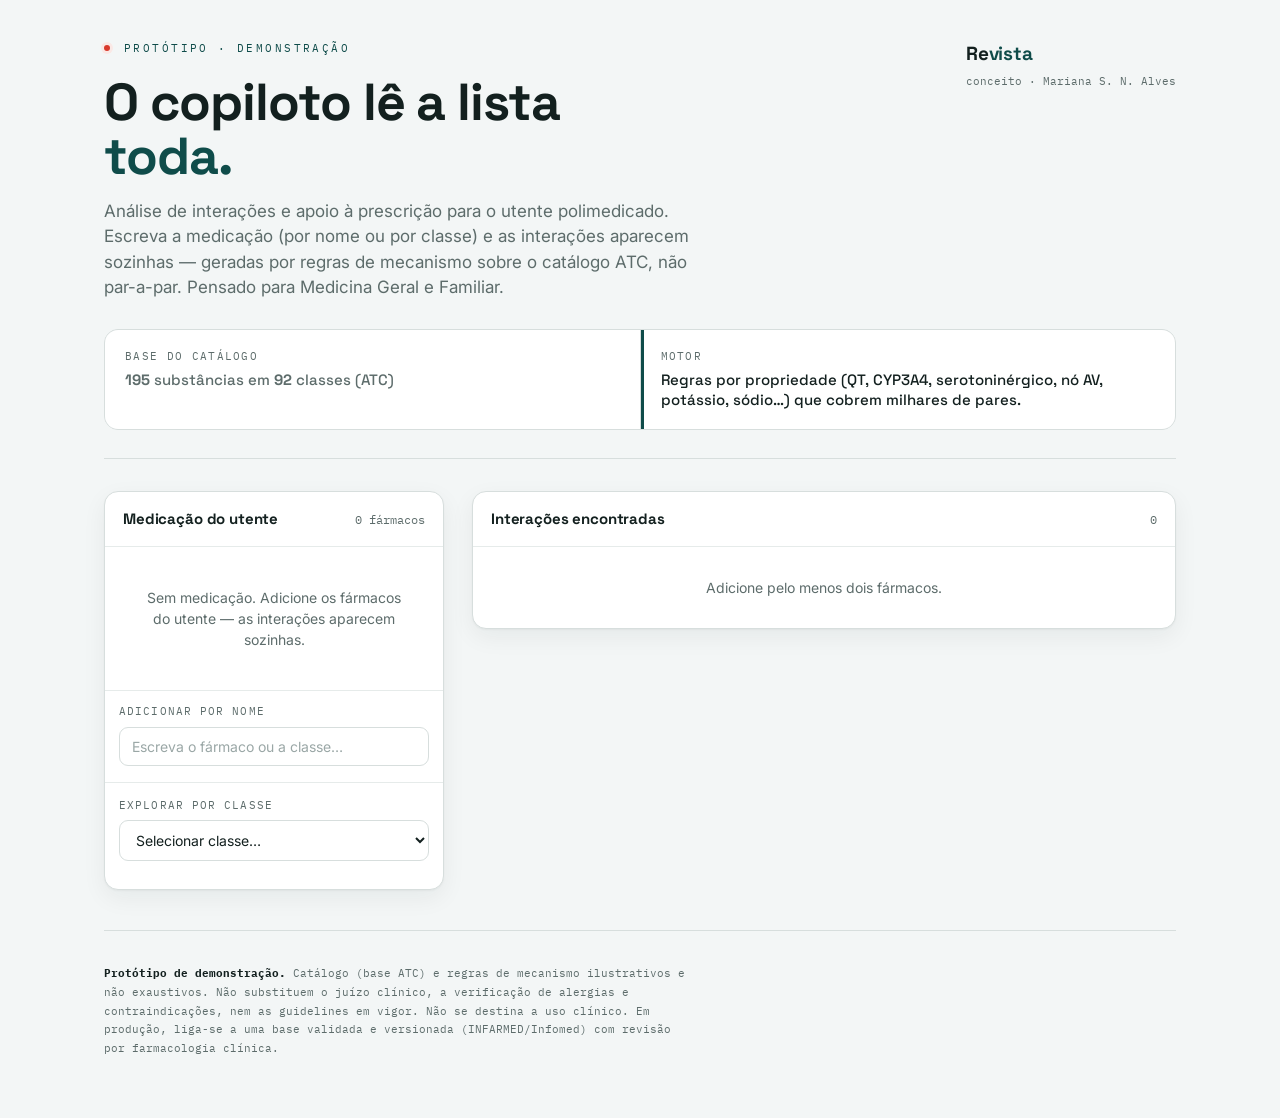
==== index.html @ 675a721a "Acessibilidade, pagina vazia ao abrir, selo TFG de ajuste renal" ====
<!DOCTYPE html>
<html lang="pt">
<head>
<meta charset="UTF-8">
<meta name="viewport" content="width=device-width, initial-scale=1.0">
<title>Revista — análise de interações em polimedicação</title>
<meta name="description" content="Protótipo de análise de interações medicamentosas e apoio à prescrição para o utente polimedicado. Motor por mecanismo sobre o catálogo ATC. Pensado para Medicina Geral e Familiar.">
<link rel="preconnect" href="https://fonts.googleapis.com">
<link rel="preconnect" href="https://fonts.gstatic.com" crossorigin>
<link href="https://fonts.googleapis.com/css2?family=Space+Grotesk:wght@400;500;700&family=Inter:wght@400;500;600&family=IBM+Plex+Mono:wght@400;500&display=swap" rel="stylesheet">
<link rel="stylesheet" href="css/styles.css">
<style>
  .clsline{font-family:"IBM Plex Mono",monospace;font-size:10px;color:var(--muted);text-transform:uppercase;letter-spacing:.06em}
  .browserow{padding:14px 14px 16px;border-top:1px solid var(--line-soft)}
  .browserow label{font-family:"IBM Plex Mono",monospace;font-size:11px;letter-spacing:.1em;text-transform:uppercase;color:var(--muted);display:block;margin-bottom:7px}
  .clsmembers{margin-top:12px;display:flex;flex-direction:column;gap:6px;max-height:280px;overflow-y:auto}
  .clsmember{display:flex;align-items:center;gap:10px;padding:7px 9px;border:1px solid var(--line-soft);border-radius:9px}
  .clsmember .t{flex:1;font-size:14px;font-weight:500}
  .clsmember .add{border:0;background:var(--petrol-soft);color:var(--petrol);font-weight:600;
    border-radius:7px;padding:5px 11px;cursor:pointer;font-family:"Inter",sans-serif;font-size:13px}
  .clsmember .add:hover{background:var(--petrol);color:#fff}
  .clsmember .add[disabled]{opacity:.45;cursor:default;background:var(--paper)}
  .med .name{display:inline-flex;align-items:center}
  /* dois avisos distintos pela FORMA (não só pela cor): triângulo = uso agudo; selo TFG = ajuste renal */
  .warn{position:relative;display:inline-flex;vertical-align:middle;margin-left:8px;cursor:help;color:#B45309}
  .warn svg{width:15px;height:15px;display:block}
  .renal{position:relative;display:inline-flex;align-items:center;vertical-align:middle;margin-left:8px;cursor:help;
    font-family:"IBM Plex Mono",monospace;font-size:9px;font-weight:600;letter-spacing:.06em;text-transform:none;
    color:var(--petrol);background:var(--petrol-soft);border:1px solid #cfe0dd;border-radius:5px;padding:1px 5px}
  .warn .tip,.renal .tip{position:absolute;top:calc(100% + 9px);left:-4px;z-index:30;width:270px;
    background:#1F2937;color:#fff;font-family:"Inter",sans-serif;font-size:12px;line-height:1.45;
    font-weight:400;text-transform:none;letter-spacing:normal;padding:9px 11px;border-radius:9px;
    box-shadow:0 8px 24px rgba(0,0,0,.22);opacity:0;visibility:hidden;transition:opacity .12s ease;pointer-events:none}
  .warn .tip::after,.renal .tip::after{content:"";position:absolute;bottom:100%;left:12px;border:6px solid transparent;border-bottom-color:#1F2937}
  .warn:hover .tip,.renal:hover .tip{opacity:1;visibility:visible}
</style>
</head>
<body>
<div class="wrap">

  <header>
    <div class="brandrow">
      <div>
        <div class="eyebrow"><span class="dot"></span> Protótipo · demonstração</div>
        <h1>O copiloto lê a lista <span class="accent">toda.</span></h1>
        <p class="lede">Análise de interações e apoio à prescrição para o utente polimedicado. Escreva a medicação (por nome ou por classe) e as interações aparecem sozinhas — geradas por regras de mecanismo sobre o catálogo ATC, não par-a-par. Pensado para Medicina Geral e Familiar.</p>
      </div>
      <div>
        <div class="wordmark">Re<span>vista</span></div>
        <div class="byline">conceito · Mariana S. N. Alves</div>
      </div>
    </div>
    <div class="strip">
      <div class="them">
        <div class="k">Base do catálogo</div>
        <div class="v"><b id="nSubs">…</b> substâncias em <b id="nCls">…</b> classes (ATC)</div>
      </div>
      <div class="us">
        <div class="k">Motor</div>
        <div class="v">Regras por propriedade (QT, CYP3A4, serotoninérgico, nó AV, potássio, sódio…) que cobrem milhares de pares.</div>
      </div>
    </div>
  </header>

  <div class="grid">

    <!-- LEFT -->
    <div class="panel">
      <div class="panel-h"><h2>Medicação do utente</h2><span class="count" id="medCount">0</span></div>
      <div class="meds" id="medList"></div>
      <div class="addrow">
        <label for="acInput">Adicionar por nome</label>
        <input class="ac-input" id="acInput" type="text" autocomplete="off" placeholder="Escreva o fármaco ou a classe…" aria-expanded="false" role="combobox" aria-controls="acList">
        <div class="ac-list" id="acList" role="listbox"></div>
      </div>
      <div class="browserow">
        <label for="clsSel">Explorar por classe</label>
        <select class="qsel" id="clsSel" style="width:100%"></select>
        <div class="clsmembers" id="clsMembers"></div>
      </div>
    </div>

    <!-- RIGHT -->
    <div class="rightcol">
      <div class="panel">
        <div class="panel-h"><h2>Interações encontradas</h2><span class="count" id="findCount">·</span></div>
        <div class="findings" id="findings"></div>
      </div>
    </div>

  </div>

  <footer>
    <p class="disc"><b>Protótipo de demonstração.</b> Catálogo (base ATC) e regras de mecanismo ilustrativos e não exaustivos. Não substituem o juízo clínico, a verificação de alergias e contraindicações, nem as guidelines em vigor. Não se destina a uso clínico. Em produção, liga-se a uma base validada e versionada (INFARMED/Infomed) com revisão por farmacologia clínica.</p>
  </footer>

</div>

<script src="js/catalog.js"></script>
<script src="js/engine.js"></script>
<script>
/* ===== índice de substâncias ===== */
const $ = s => document.querySelector(s);
const INDEX = [];               // {a, d, p, cls, grupo}
CATALOG.forEach(c => c.s.forEach(s => INDEX.push({a:s.a, d:s.d, p:s.p, cls:c.n, grupo:c.g, grupoNome:c.gn, atcCls:c.c})));
$("#nSubs").textContent = INDEX.length;
$("#nCls").textContent = CATALOG.length;

/* a página abre vazia — é o médico que preenche a medicação */
let patient = [];

/* fármacos tipicamente de uso agudo/pontual — não habituais como medicação crónica.
   Sinalizados para revisão (indicação/duração; AINE = potencialmente inapropriado
   no idoso/polimedicado, critérios STOPP). Prefixos de classe ATC. */
const ACUTO_PREFIX = ["M01A", "J01", "J02", "N02CC", "P01AB", "M04AC"];
const isAcuto = s => ACUTO_PREFIX.some(p => (s.atcCls||"").startsWith(p));
const WARN_SVG = `<span class="warn" aria-label="Rever: uso tipicamente agudo"><svg viewBox="0 0 24 24" fill="none" stroke="currentColor" stroke-width="2" stroke-linecap="round" stroke-linejoin="round"><path d="M10.29 3.86 1.82 18a2 2 0 0 0 1.71 3h16.94a2 2 0 0 0 1.71-3L13.71 3.86a2 2 0 0 0-3.42 0z"/><line x1="12" y1="9" x2="12" y2="13"/><line x1="12" y1="17" x2="12.01" y2="17"/></svg><span class="tip">Fármaco tipicamente de uso agudo/pontual — não habitual como medicação crónica. Rever indicação e duração.</span></span>`;

/* ===== ajuste à função renal (TFG, mL/min/1,73m²) =====
   Selo "TFG" — distinto do triângulo pela FORMA, não só pela cor.
   Conteúdo clínico ilustrativo; a validar por farmacologia clínica. */
const RENAL = {
  // Metabolismo
  A10BA02:"Reduzir se TFG 30–45 (máx. 1000 mg/dia); contraindicada se TFG < 30. Suspender em doença aguda ou desidratação.",
  A10BB09:"Precaução se TFG < 30 — hipoglicemia prolongada; usar a dose mínima eficaz.",
  A10BB12:"Evitar se TFG < 30 — risco de hipoglicemia prolongada.",
  A10BB01:"Evitar na doença renal crónica — metabolitos ativos, hipoglicemia grave e prolongada.",
  A10BH01:"Reduzir: 50 mg se TFG 30–45; 25 mg se TFG < 30.",
  A10BH02:"Reduzir para 50 mg/dia se TFG < 50.",
  A10BH03:"Reduzir para 2,5 mg/dia se TFG < 45.",
  A10BK01:"Eficácia glicémica reduzida com TFG baixa; verificar limiar de iniciação. Suspender em doença aguda (cetoacidose euglicémica).",
  A10BK03:"Eficácia glicémica reduzida com TFG baixa; verificar limiar de iniciação. Suspender em doença aguda (cetoacidose euglicémica).",
  A10BK02:"Eficácia glicémica reduzida com TFG baixa; verificar limiar de iniciação. Suspender em doença aguda (cetoacidose euglicémica).",
  A10AE04:"As necessidades de insulina descem com a TFG — reduzir a dose e vigiar hipoglicemia.",
  A10AB05:"As necessidades de insulina descem com a TFG — reduzir a dose e vigiar hipoglicemia.",
  A10AB01:"As necessidades de insulina descem com a TFG — reduzir a dose e vigiar hipoglicemia.",
  A02BA03:"Reduzir a dose (~50 %) se TFG < 50.",
  A02BA02:"Reduzir a dose se TFG < 50.",
  A03FA01:"Reduzir a dose se TFG < 60 — risco de efeitos extrapiramidais.",
  // Anticoagulantes e antiagregantes
  B01AF02:"Reduzir para 2,5 mg 2×/dia se ≥ 2 de: idade ≥ 80, peso ≤ 60 kg, creatinina ≥ 1,5 mg/dL. Evitar se TFG < 15.",
  B01AF01:"15 mg/dia se TFG 15–49 (FA). Evitar se TFG < 15.",
  B01AF03:"30 mg/dia se TFG 15–50. Evitar se TFG < 15.",
  B01AE07:"Excreção renal ~80 % — reduzir se TFG 30–50; contraindicado se TFG < 30.",
  B01AB05:"Reduzir a dose se TFG < 30 — acumulação e risco hemorrágico.",
  B01AB04:"Vigiar (anti-Xa) se TFG < 30.",
  // Cardiovascular
  C01AA05:"Eliminação renal — reduzir a dose e vigiar digoxinemia; risco de toxicidade.",
  C07AB03:"Excreção renal — reduzir a dose se TFG < 35.",
  C03DA01:"Risco de hipercaliemia — evitar se TFG < 30; vigiar K⁺ apertadamente.",
  C03DA04:"Risco de hipercaliemia — evitar se TFG < 30; vigiar K⁺.",
  C10AA07:"Máx. 20 mg/dia se TFG < 60; iniciar 5 mg e evitar doses altas se TFG < 30.",
  // Gota e imunossupressores
  M04AA01:"Reduzir a dose conforme a TFG (iniciar 50–100 mg/dia); titular pela uricemia.",
  M04AA03:"Precaução se TFG < 30 — dados limitados.",
  M04AC01:"Reduzir a dose; evitar se TFG < 30 — risco de toxicidade grave.",
  L01BA01:"Contraindicado se TFG < 30; reduzir dose e vigiar toxicidade medular.",
  L04AX01:"Reduzir a dose na insuficiência renal.",
  L01BB02:"Reduzir a dose na insuficiência renal.",
  // Neuro
  N03AX12:"Ajuste marcado à TFG — risco de sedação e mioclonias se não reduzida.",
  N03AX16:"Ajustar a dose à TFG.",
  N03AX14:"Ajustar a dose à TFG.",
  N03AX11:"Ajustar a dose se TFG < 70.",
  N05AN01:"Excreção renal — vigiar litemia e função renal; evitar na DRC avançada.",
  N02AA01:"Metabolitos ativos acumulam-se — reduzir dose/aumentar intervalo; preferir alternativa se TFG < 30.",
  N02AA05:"Reduzir a dose se TFG < 60.",
  N02AX02:"Aumentar o intervalo se TFG < 30 (máx. 200 mg/dia).",
  N06AX21:"Evitar se TFG < 30.",
  // Anti-infecciosos
  J01XE01:"Contraindicada se TFG < 45 — ineficaz na urina e risco de neuropatia.",
  J01MA02:"Reduzir a dose se TFG < 30.",
  J01MA12:"Ajustar a dose se TFG < 50.",
  J01EE01:"Reduzir se TFG 15–30; evitar se TFG < 15. Risco de hipercaliemia.",
  J01CA04:"Ajustar a dose se TFG < 30.",
  J01CR02:"Ajustar a dose se TFG < 30.",
  J01DC02:"Ajustar a dose se TFG < 30.",
  J01FA09:"Reduzir a dose (~50 %) se TFG < 30.",
  J02AC01:"Reduzir a dose (~50 %) se TFG < 50.",
  J05AB01:"Ajustar dose/intervalo à TFG — risco de neurotoxicidade e nefrotoxicidade.",
  J05AB11:"Ajustar dose/intervalo à TFG — risco de neurotoxicidade.",
  // Osso e alergia
  M05BA04:"Contraindicado se TFG < 35.",
  M05BA08:"Contraindicado se TFG < 35.",
  R06AE07:"Reduzir a dose se TFG < 50.",
  R06AE09:"Reduzir a dose se TFG < 50.",
};
const renalBadge = s => RENAL[s.a]
  ? `<span class="renal" aria-label="Ajuste à função renal">TFG<span class="tip"><b>Ajuste à função renal.</b> ${RENAL[s.a]}</span></span>`
  : "";

/* ===== etiquetas de classe para leitura rápida (singular, fundidas) ===== */
/* nome do grupo ATC (override do que vem do catálogo) */
const GRUPO_LBL = { A: "Tubo gastrointestinal e metabolismo" };
const grupoNome = g => GRUPO_LBL[g] || GRUPOS[g];

/* etiqueta por código de classe ATC */
const CLS_LABEL = {
  A02BA:"Antagonista H2", A02BC:"IBP", A03FA:"Procinético", A06AD:"Laxante osmótico",
  A07EC:"Aminossalicilato", A10A:"Insulina", A10BA:"Biguanida", A10BB:"Sulfonilureia",
  A10BH:"Gliptina", A10BJ:"Agonista GLP-1", A10BK:"Gliflozina", A11CC:"Vitamina D",
  B01AA:"Antagonista da vitamina K", B01AB:"Heparina BPM", B01AC:"Antiagregante",
  B01AE:"Inibidor direto da trombina", B01AF:"Inibidor do fator Xa", B03A:"Ferro",
  B03B:"Vitamina B12/ácido fólico",
  C01AA:"Digitálico", C01BC:"Antiarrítmico classe Ic", C01BD:"Antiarrítmico classe III",
  C01DA:"Nitrato", C03AA:"Tiazida", C03CA:"Diurético de ansa",
  C03DA:"Diurético poupador de potássio", C07AA:"Beta-bloqueante não seletivo",
  C07AB:"Beta-bloqueante cardiosseletivo", C07AG:"Beta-bloqueante com bloqueio alfa",
  C08CA:"BCC di-hidropiridínico", C08DA:"BCC não di-hidropiridínico", C09AA:"IECA",
  C09CA:"ARA", C10AA:"Estatina", C10AB:"Fibrato", C10AX:"Outro modificador lipídico",
  G04BE:"Inibidor da PDE5", G04CA:"Alfa-bloqueante", G04CB:"Inibidor da 5-alfa-redutase",
  H02AB:"Corticosteroide sistémico", H03AA:"Hormona tiroideia", H03BB:"Antitiroideu",
  J01AA:"Tetraciclina", J01CA:"Penicilina de largo espectro", J01CF:"Penicilina antiestafilocócica",
  J01CR:"Penicilina + inibidor β-lactamase", J01DC:"Cefalosporina 2.ª geração",
  J01DD:"Cefalosporina 3.ª geração", J01EE:"Cotrimoxazol", J01FA:"Macrólido",
  J01FF:"Lincosamida", J01MA:"Fluoroquinolona", J01XE:"Nitrofurantoína",
  J02AC:"Antifúngico azólico", J05AB:"Antiviral (herpes)",
  L01BA:"Metotrexato", L04AX:"Tiopurina",
  M01AB:"AINE", M01AC:"AINE", M01AE:"AINE", M01AH:"AINE iCOX-2",
  M04AA:"Inibidor da xantina-oxidase", M04AC:"Colchicina", M05BA:"Bifosfonato",
  N02AA:"Opioide", N02AB:"Opioide", N02AX:"Opioide", N02BE:"Paracetamol", N02CC:"Triptano",
  N03AF:"Carbamazepina", N03AG:"Valproato", N03AX:"Outro antiepilético", N04BA:"Levodopa",
  N05AD:"Antipsicótico", N05AH:"Antipsicótico", N05AX:"Antipsicótico", N05AN:"Lítio",
  N05BA:"Benzodiazepina", N05BB:"Anti-histamínico sedativo", N05CF:"Hipnótico Z",
  N06AA:"Tricíclico", N06AB:"ISRS", N06AX:"Outro antidepressivo", N06DA:"Anticolinesterásico",
  P01AB:"Metronidazol",
  R03AC:"Broncodilatador β2", R03BA:"Corticosteroide inalado", R03BB:"Anticolinérgico inalado",
  R03DC:"Antileucotrieno", R06AA:"Anti-histamínico 1.ª geração",
  R06AE:"Anti-histamínico 2.ª geração", R06AX:"Anti-histamínico 2.ª geração",
};
/* override por substância (ATC5) — separar IRSN do saco "outros antidepressivos" */
const SUB_LABEL = { N06AX16:"IRSN", N06AX21:"IRSN" };  // venlafaxina, duloxetina
const dispClass = s => SUB_LABEL[s.a] || CLS_LABEL[s.atcCls] || (s.cls||"").replace(/\s*\(.*?\)\s*/g,"").trim();

const inList = a => patient.some(s => s.a === a);
function addByAtc(a){ const s=INDEX.find(x=>x.a===a); if(s && !inList(a)){ patient.push(s); render(); } }
function removeByAtc(a){ patient = patient.filter(s => s.a !== a); render(); }

/* ===== render ===== */
function render(){
  // lista
  const ml = $("#medList"); ml.innerHTML = "";
  if(patient.length === 0){
    ml.innerHTML = `<div class="empty">Sem medicação. Adicione os fármacos do utente — as interações aparecem sozinhas.</div>`;
  } else patient.forEach(s => {
    const row = document.createElement("div"); row.className = "med";
    row.innerHTML = `<span class="body"><span class="name">${s.d}${isAcuto(s)?WARN_SVG:""}${renalBadge(s)}</span>
      <span class="clsline">${dispClass(s)}</span></span>
      <button class="rm" title="Remover" data-a="${s.a}">×</button>`;
    ml.appendChild(row);
  });
  $("#medCount").textContent = patient.length + (patient.length===1?" fármaco":" fármacos");

  // interações
  const findings = analyze(patient.map(s => ({d:s.d, p:s.p})));
  const fbox = $("#findings");
  if(patient.length < 2) fbox.innerHTML = `<div class="empty">Adicione pelo menos dois fármacos.</div>`;
  else if(findings.length === 0) fbox.innerHTML = `<div class="empty">Nenhuma interação conhecida nesta lista.</div>`;
  else {
    fbox.innerHTML = "";
    findings.forEach(f => {
      const label = {major:"Maior",moderate:"Moderada",minor:"Menor"}[f.sev];
      // severidade codificada 3× (texto + pontos + padrão da barra), nunca só pela cor
      const dots  = {major:"●●●",moderate:"●●",minor:"●"}[f.sev];
      const card = document.createElement("div"); card.className = "fcard";
      const pairHtml = f.b ? `${f.a}<em>+</em>${f.b}` : `${f.a}`;
      card.innerHTML = `<div class="sevbar ${f.sev}"></div><div class="fbody">
        <div class="ftop"><span class="pair">${pairHtml}</span><span class="sevtag ${f.sev}"><span class="sevdots" aria-hidden="true">${dots}</span>${label}</span></div>
        <p class="mech">${f.mech}</p><p class="action"><b>Conduta:</b> ${f.act}</p></div>`;
      fbox.appendChild(card);
    });
  }
  const maj = findings.filter(f=>f.sev==="major").length;
  $("#findCount").textContent = findings.length===0 ? "0"
    : `${findings.length} ${findings.length===1?"interação":"interações"}${maj?` · ${maj} maior${maj>1?"es":""}`:""}`;

  renderClassMembers();
  bind();
}

/* ===== autocomplete por nome/classe ===== */
const acInput=$("#acInput"), acList=$("#acList");
let acMatches=[], acActive=-1;
function acQuery(){
  const q = acInput.value.trim().toLowerCase();
  acMatches = INDEX.filter(x => !inList(x.a))
    .filter(x => q==="" ? false : (x.d.toLowerCase().includes(q) || x.cls.toLowerCase().includes(q) || dispClass(x).toLowerCase().includes(q)))
    .sort((a,b)=>a.d.localeCompare(b.d,"pt")).slice(0,10);
  acActive=-1; drawAc(q);
}
function drawAc(q){
  if(document.activeElement!==acInput || acMatches.length===0){ acList.classList.remove("show"); return; }
  acList.innerHTML = acMatches.map((x,i)=>{
    let nm=x.d; const idx=nm.toLowerCase().indexOf(q);
    if(q && idx>=0) nm = nm.slice(0,idx)+"<b>"+nm.slice(idx,idx+q.length)+"</b>"+nm.slice(idx+q.length);
    return `<div class="ac-item${i===acActive?" active":""}" role="option" data-a="${x.a}">
      <span class="t">${nm}<small>${dispClass(x)}</small></span></div>`;
  }).join("");
  acList.classList.add("show"); acInput.setAttribute("aria-expanded","true");
  acList.querySelectorAll(".ac-item").forEach(el=>el.onmousedown=e=>{e.preventDefault();addByAtc(el.dataset.a);acInput.value="";acMatches=[];acList.classList.remove("show");acInput.focus();});
}
acInput.addEventListener("input", acQuery);
acInput.addEventListener("focus", acQuery);
acInput.addEventListener("blur", ()=>setTimeout(()=>acList.classList.remove("show"),120));
acInput.addEventListener("keydown", e=>{
  if(!acList.classList.contains("show")) return;
  if(e.key==="ArrowDown"){e.preventDefault();acActive=Math.min(acActive+1,acMatches.length-1);drawAc(acInput.value.trim().toLowerCase());}
  else if(e.key==="ArrowUp"){e.preventDefault();acActive=Math.max(acActive-1,0);drawAc(acInput.value.trim().toLowerCase());}
  else if(e.key==="Enter"){e.preventDefault();if(acActive>=0){addByAtc(acMatches[acActive].a);acInput.value="";acMatches=[];acList.classList.remove("show");}}
  else if(e.key==="Escape"){acList.classList.remove("show");}
});

/* ===== explorar por classe (agrupado pela etiqueta de leitura) ===== */
const clsSel = $("#clsSel");
/* etiqueta -> { g: grupo, subs: [substâncias] } */
const DISPLAY_CLASSES = {};
INDEX.forEach(s => {
  const lbl = dispClass(s);
  (DISPLAY_CLASSES[lbl] = DISPLAY_CLASSES[lbl] || { g:s.grupo, subs:[] }).subs.push(s);
});
(function fillClasses(){
  const byGroup = {};
  Object.keys(DISPLAY_CLASSES).forEach(lbl => (byGroup[DISPLAY_CLASSES[lbl].g] = byGroup[DISPLAY_CLASSES[lbl].g]||[]).push(lbl));
  let html = `<option value="">Selecionar classe…</option>`;
  Object.keys(byGroup).sort().forEach(g => {
    html += `<optgroup label="${g} — ${grupoNome(g)}">`;
    byGroup[g].sort((a,b)=>a.localeCompare(b,"pt")).forEach(lbl => html += `<option value="${lbl}">${lbl}</option>`);
    html += `</optgroup>`;
  });
  clsSel.innerHTML = html;
})();
clsSel.addEventListener("change", renderClassMembers);
function renderClassMembers(){
  const box = $("#clsMembers"); const lbl = clsSel.value;
  if(!lbl || !DISPLAY_CLASSES[lbl]){ box.innerHTML=""; return; }
  box.innerHTML = DISPLAY_CLASSES[lbl].subs.slice().sort((a,b)=>a.d.localeCompare(b.d,"pt")).map(s => {
    const on = inList(s.a);
    return `<div class="clsmember"><span class="t">${s.d}</span>
      <button class="add" data-a="${s.a}" ${on?"disabled":""}>${on?"na lista":"+ adicionar"}</button></div>`;
  }).join("");
  box.querySelectorAll(".add").forEach(b => { if(!b.disabled) b.onclick = ()=>addByAtc(b.dataset.a); });
}

function bind(){
  document.querySelectorAll(".rm").forEach(b => b.onclick = ()=>removeByAtc(b.dataset.a));
}

render();
</script>
</body>
</html>
---- css/styles.css ----
:root{
  --ink:#13201f; --paper:#f3f6f6; --card:#fff; --line:#d7dedd; --line-soft:#e6ebea;
  --muted:#5d6c6b; --petrol:#0f4c4a; --petrol-soft:#e3eceb;
  --major:#d8392b;--major-text:#a8261b;--major-bg:#fae8e5;--major-bd:#f0bbb3;
  --moderate:#dd8b2a;--moderate-text:#92600f;--moderate-bg:#fbf0df;--moderate-bd:#f0d4a2;
  --minor:#cbb648;--minor-text:#766615;--minor-bg:#f6f3df;--minor-bd:#e6dca6;
  --good:#2f7a55;--good-bg:#e6f1ea;--good-bd:#bcdcc8;
  --shadow:0 1px 2px rgba(19,32,31,.04),0 8px 24px rgba(19,32,31,.06);
}
*{box-sizing:border-box}
html{-webkit-text-size-adjust:100%}
body{margin:0;background:var(--paper);color:var(--ink);font-family:"Inter",system-ui,sans-serif;line-height:1.5;-webkit-font-smoothing:antialiased}
.wrap{max-width:1120px;margin:0 auto;padding:0 24px}
:focus-visible{outline:2px solid var(--petrol);outline-offset:2px}
@media(prefers-reduced-motion:reduce){*{transition:none!important}}

header{padding:40px 0 28px;border-bottom:1px solid var(--line)}
.eyebrow{font-family:"IBM Plex Mono",monospace;font-size:11px;letter-spacing:.22em;text-transform:uppercase;color:var(--petrol);display:flex;gap:14px;align-items:center}
.eyebrow .dot{width:6px;height:6px;border-radius:50%;background:var(--major);box-shadow:0 0 0 3px var(--major-bg)}
.brandrow{display:flex;justify-content:space-between;align-items:flex-start;gap:24px;flex-wrap:wrap}
h1{font-family:"Space Grotesk",sans-serif;font-weight:700;letter-spacing:-.02em;font-size:clamp(30px,5vw,52px);line-height:1.04;margin:18px 0 0;max-width:15ch}
h1 .accent{color:var(--petrol)}
.lede{margin:16px 0 0;font-size:17px;color:var(--muted);max-width:54ch}
.wordmark{font-family:"Space Grotesk",sans-serif;font-weight:700;font-size:19px;letter-spacing:-.01em}
.wordmark span{color:var(--petrol)}
.byline{font-family:"IBM Plex Mono",monospace;font-size:11px;color:var(--muted);margin-top:4px;text-align:right}

.strip{display:grid;grid-template-columns:1fr 1fr;gap:1px;background:var(--line);border:1px solid var(--line);border-radius:14px;overflow:hidden;margin:28px 0 0}
.strip>div{background:var(--card);padding:18px 20px}
.strip .k{font-family:"IBM Plex Mono",monospace;font-size:11px;letter-spacing:.12em;text-transform:uppercase;color:var(--muted)}
.strip .v{font-family:"Space Grotesk",sans-serif;font-size:15px;font-weight:500;margin-top:6px;line-height:1.35}
.strip .v b{font-weight:700}
.strip .them .v{color:var(--muted)}
.strip .us{position:relative}
.strip .us::before{content:"";position:absolute;left:0;top:0;bottom:0;width:3px;background:var(--petrol)}
@media(max-width:560px){.strip{grid-template-columns:1fr}}

.grid{display:grid;grid-template-columns:340px 1fr;gap:28px;margin:32px 0 0;align-items:start}
@media(max-width:860px){.grid{grid-template-columns:1fr}}
.panel{background:var(--card);border:1px solid var(--line);border-radius:14px;box-shadow:var(--shadow)}
.panel-h{padding:16px 18px;border-bottom:1px solid var(--line-soft);display:flex;justify-content:space-between;align-items:baseline;gap:10px}
.panel-h h2{margin:0;font-family:"Space Grotesk",sans-serif;font-size:15px;font-weight:700;letter-spacing:-.01em}
.panel-h .count{font-family:"IBM Plex Mono",monospace;font-size:12px;color:var(--muted)}

.meds{padding:10px 12px 4px}
.med{display:flex;align-items:center;gap:10px;padding:9px 10px;border-radius:9px}
.med:hover{background:var(--paper)}
.med .code{font-family:"IBM Plex Mono",monospace;font-size:11px;font-weight:500;color:var(--petrol);background:var(--petrol-soft);padding:3px 6px;border-radius:5px;min-width:42px;text-align:center}
.med .name{flex:1;font-size:14px;font-weight:500}
.med .name small{display:block;color:var(--muted);font-weight:400;font-size:12px}
.med .rm{border:0;background:none;color:var(--muted);cursor:pointer;font-size:18px;line-height:1;padding:2px 6px;border-radius:6px}
.med .rm:hover{background:var(--major-bg);color:var(--major-text)}
.med .flag{font-family:"IBM Plex Mono",monospace;font-size:11px;padding:2px 7px;border-radius:20px;font-weight:500}

.addrow{padding:12px 14px 16px;border-top:1px solid var(--line-soft);margin-top:6px;position:relative}
.addrow label{font-family:"IBM Plex Mono",monospace;font-size:11px;letter-spacing:.1em;text-transform:uppercase;color:var(--muted);display:block;margin-bottom:7px}
.ac-input{width:100%;padding:10px 12px;border:1px solid var(--line);border-radius:9px;background:var(--card);font-family:"Inter",sans-serif;font-size:14px;color:var(--ink)}
.ac-input::placeholder{color:#9aa7a6}
.ac-list{position:absolute;left:14px;right:14px;top:100%;margin-top:-6px;z-index:30;background:var(--card);border:1px solid var(--line);border-radius:10px;box-shadow:var(--shadow);overflow:hidden;max-height:260px;overflow-y:auto;display:none}
.ac-list.show{display:block}
.ac-item{display:flex;align-items:center;gap:10px;padding:9px 11px;cursor:pointer}
.ac-item .code{font-family:"IBM Plex Mono",monospace;font-size:11px;color:var(--petrol);background:var(--petrol-soft);padding:3px 6px;border-radius:5px;min-width:42px;text-align:center}
.ac-item .t{font-size:14px;font-weight:500}
.ac-item .t small{display:block;color:var(--muted);font-weight:400;font-size:12px}
.ac-item.active,.ac-item:hover{background:var(--paper)}
.ac-item b{color:var(--petrol);font-weight:600}
.ac-empty{padding:12px;color:var(--muted);font-size:13px}

.rightcol{display:flex;flex-direction:column;gap:24px}
.matrix-body{padding:20px 18px 22px;overflow-x:auto}
table.mx{border-collapse:collapse;margin:0 auto}
table.mx td,table.mx th{padding:0}
table.mx .colh{font-family:"IBM Plex Mono",monospace;font-size:10px;color:var(--muted);height:64px;width:30px;vertical-align:bottom;text-align:center;padding-bottom:6px}
table.mx .colh span{display:inline-block;writing-mode:vertical-rl;transform:rotate(180deg);letter-spacing:.04em}
table.mx .rowh{font-family:"IBM Plex Mono",monospace;font-size:10px;color:var(--muted);text-align:right;padding-right:8px;white-space:nowrap;height:30px}
.cell{width:30px;height:30px;border:1px solid var(--paper);border-radius:6px;background:#eef2f1;position:relative;transition:transform .08s ease}
.cell.clean{background:#eef2f1}
.cell.diag{background:transparent;border-color:transparent}
.cell.major{background:var(--major);cursor:pointer}
.cell.moderate{background:var(--moderate);cursor:pointer}
.cell.minor{background:var(--minor);cursor:pointer}
.cell.major:hover,.cell.moderate:hover,.cell.minor:hover{transform:scale(1.18);z-index:2}
.cell.sel{outline:2px solid var(--ink);outline-offset:1px;z-index:3}
.legend{display:flex;gap:18px;flex-wrap:wrap;padding:0 18px 18px;font-size:12px;color:var(--muted)}
.legend span{display:inline-flex;align-items:center;gap:7px;font-family:"IBM Plex Mono",monospace}
.legend i{width:13px;height:13px;border-radius:4px;display:inline-block}

.findings{display:flex;flex-direction:column}
.empty{padding:30px 20px;text-align:center;color:var(--muted);font-size:14px}
.fcard{padding:16px 18px;border-top:1px solid var(--line-soft);display:flex;gap:14px}
.fcard:first-child{border-top:0}
.fcard.sel{background:var(--paper)}
.sevbar{width:4px;border-radius:4px;flex:none}
.sevbar.major{background:var(--major)}.sevbar.moderate{background:var(--moderate)}.sevbar.minor{background:var(--minor)}
.fbody{flex:1;min-width:0}
.ftop{display:flex;align-items:center;gap:10px;flex-wrap:wrap}
.pair{font-family:"Space Grotesk",sans-serif;font-weight:700;font-size:15px}
.pair em{font-style:normal;color:var(--muted);font-weight:500;margin:0 3px}
.sevtag{font-family:"IBM Plex Mono",monospace;font-size:10px;letter-spacing:.08em;text-transform:uppercase;padding:3px 8px;border-radius:20px;font-weight:500}
.sevtag.major{color:var(--major-text);background:var(--major-bg);border:1px solid var(--major-bd)}
.sevtag.moderate{color:var(--moderate-text);background:var(--moderate-bg);border:1px solid var(--moderate-bd)}
.sevtag.minor{color:var(--minor-text);background:var(--minor-bg);border:1px solid var(--minor-bd)}
.mech{margin:7px 0 0;font-size:13.5px;color:var(--ink)}
.action{margin:6px 0 0;font-size:13px;color:var(--muted)}
.action b{color:var(--petrol);font-weight:600}

/* advisor */
.qrow{padding:16px 18px;display:flex;gap:10px;align-items:center;flex-wrap:wrap}
.qlabel{font-size:14px;color:var(--ink);font-weight:500}
.qsel{flex:1;min-width:180px;padding:10px 12px;border:1px solid var(--line);border-radius:9px;background:var(--card);font-family:"Inter",sans-serif;font-size:14px;color:var(--ink);cursor:pointer}
.btn{font-family:"Inter",sans-serif;font-size:14px;font-weight:600;color:#fff;background:var(--petrol);border:0;border-radius:10px;padding:10px 18px;cursor:pointer;white-space:nowrap}
.btn:hover{background:#0c403e}
.advisor-out{border-top:1px solid var(--line-soft);display:none}
.advisor-out.show{display:block}
.ctx{margin:0;padding:16px 18px;background:var(--petrol-soft);border-bottom:1px solid var(--line-soft);font-size:13.5px;color:#123e3c;display:flex;gap:11px}
.ctx .ic{flex:none;width:18px;height:18px;border-radius:50%;background:var(--petrol);color:#fff;font-family:"IBM Plex Mono",monospace;font-size:12px;font-weight:700;display:grid;place-items:center;margin-top:1px}
.ctx b{color:var(--petrol)}
.bbcard{padding:15px 18px;border-top:1px solid var(--line-soft);display:flex;gap:13px}
.bbcard:first-of-type{border-top:0}
.rankno{font-family:"Space Grotesk",sans-serif;font-weight:700;font-size:13px;color:var(--muted);width:22px;flex:none;padding-top:2px}
.bbbody{flex:1;min-width:0}
.bbtop{display:flex;align-items:center;gap:9px;flex-wrap:wrap}
.bbname{font-family:"Space Grotesk",sans-serif;font-weight:700;font-size:15px}
.verdict{font-family:"IBM Plex Mono",monospace;font-size:10px;letter-spacing:.06em;text-transform:uppercase;padding:3px 8px;border-radius:20px;font-weight:500}
.verdict.good{color:var(--good);background:var(--good-bg);border:1px solid var(--good-bd)}
.verdict.warn{color:var(--moderate-text);background:var(--moderate-bg);border:1px solid var(--moderate-bd)}
.verdict.avoid{color:var(--major-text);background:var(--major-bg);border:1px solid var(--major-bd)}
.props{display:flex;gap:6px;flex-wrap:wrap;margin-top:7px}
.prop{font-family:"IBM Plex Mono",monospace;font-size:11px;color:var(--muted);background:var(--paper);border:1px solid var(--line-soft);border-radius:6px;padding:2px 7px}
.prop.cls{color:var(--petrol);border-color:var(--petrol-soft);background:var(--petrol-soft)}
.prop.drug{color:var(--ink);background:#fff;border-color:var(--line);font-weight:500}
.qhint{font-family:"IBM Plex Mono",monospace;font-size:11px;color:var(--muted);padding:0 18px 14px;margin-top:-4px}
.bbnote{margin:8px 0 0;font-size:13px;color:var(--ink)}
.ilist{margin:8px 0 0;display:flex;flex-direction:column;gap:5px}
.iline{display:flex;gap:8px;align-items:baseline;font-size:12.5px;color:var(--ink)}
.idot{flex:none;width:7px;height:7px;border-radius:50%;margin-top:5px}
.idot.major{background:var(--major)}.idot.moderate{background:var(--moderate)}.idot.minor{background:var(--minor)}

footer{margin:40px 0 60px;padding-top:22px;border-top:1px solid var(--line);color:var(--muted);font-size:12.5px}
footer .disc{font-family:"IBM Plex Mono",monospace;font-size:11px;line-height:1.7;max-width:84ch}
footer .disc b{color:var(--ink)}
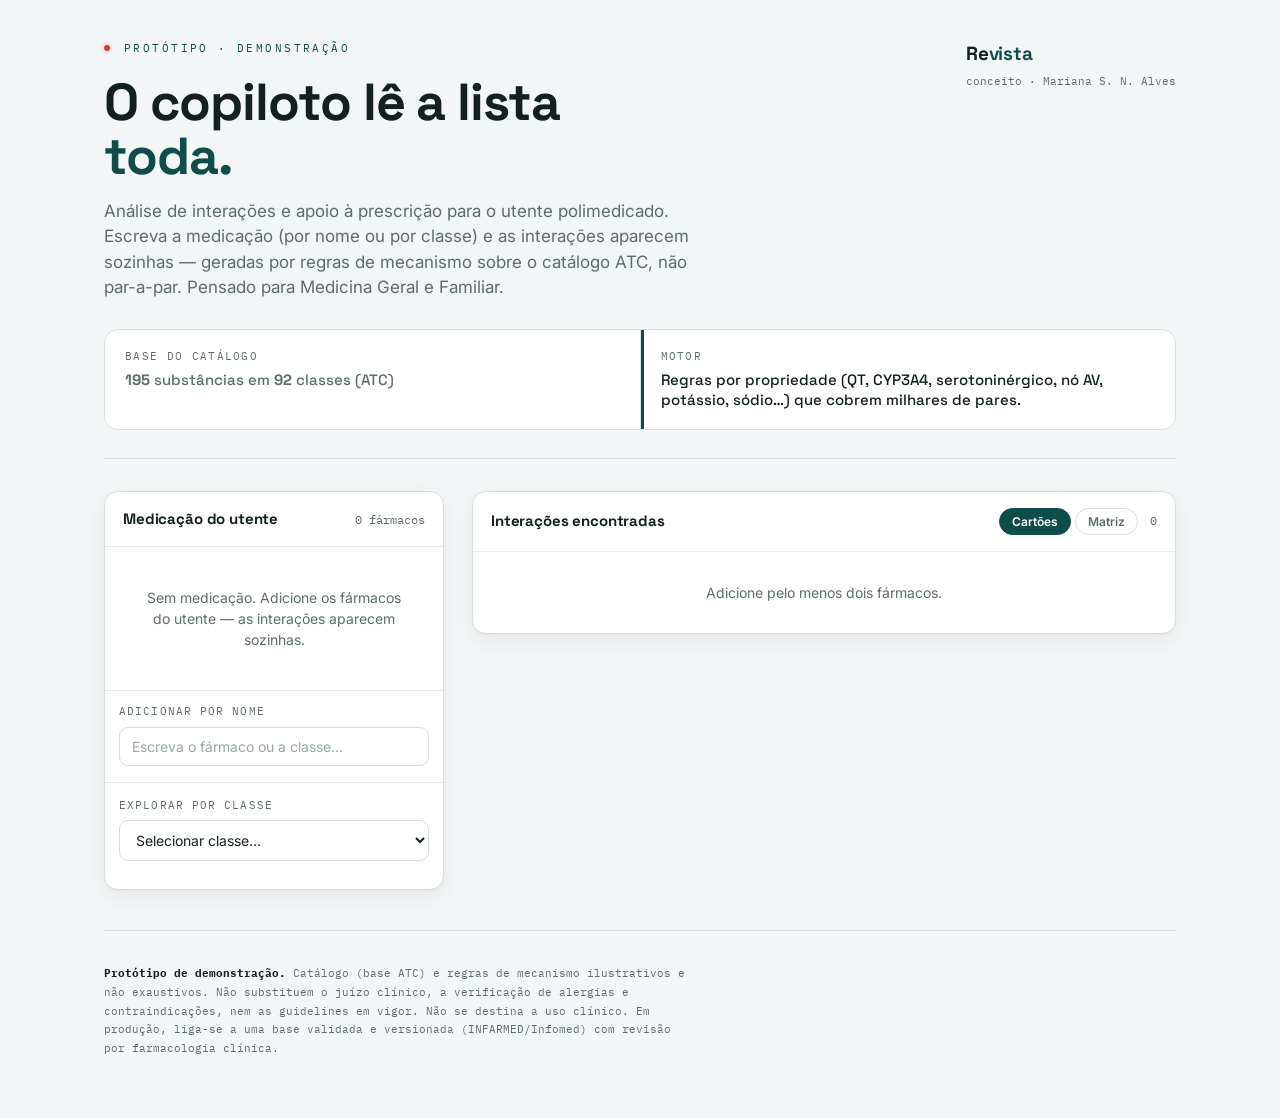
==== commit 4757618a: "Repor a matriz como 2a vista do motor (cor + glifo)" ====
--- a/index.html
+++ b/index.html
@@ -33,6 +33,17 @@
     box-shadow:0 8px 24px rgba(0,0,0,.22);opacity:0;visibility:hidden;transition:opacity .12s ease;pointer-events:none}
   .warn .tip::after,.renal .tip::after{content:"";position:absolute;bottom:100%;left:12px;border:6px solid transparent;border-bottom-color:#1F2937}
   .warn:hover .tip,.renal:hover .tip{opacity:1;visibility:visible}
+  /* alternador de vistas + glifo dentro da célula (cor + forma) */
+  .viewtog{display:inline-flex;gap:4px;margin-right:12px}
+  .viewtog button{font-family:"Inter",sans-serif;font-size:12px;font-weight:600;border:1px solid var(--line);
+    background:#fff;color:var(--muted);padding:5px 12px;border-radius:16px;cursor:pointer}
+  .viewtog button.on{background:var(--petrol);color:#fff;border-color:var(--petrol)}
+  .hdrright{display:flex;align-items:center}
+  .cell .g{display:block;line-height:30px;text-align:center;color:#fff;font-size:8px;
+    letter-spacing:.5px;font-family:"IBM Plex Mono",monospace}
+  .hidden{display:none}
+  .listnote{padding:14px 18px 0;font-family:"IBM Plex Mono",monospace;font-size:10px;
+    letter-spacing:.1em;text-transform:uppercase;color:var(--muted)}
 </style>
 </head>
 <body>
@@ -83,8 +94,32 @@
     <!-- RIGHT -->
     <div class="rightcol">
       <div class="panel">
-        <div class="panel-h"><h2>Interações encontradas</h2><span class="count" id="findCount">·</span></div>
+        <div class="panel-h">
+          <h2>Interações encontradas</h2>
+          <span class="hdrright">
+            <span class="viewtog">
+              <button id="btnCards" class="on" type="button">Cartões</button>
+              <button id="btnMatrix" type="button">Matriz</button>
+            </span>
+            <span class="count" id="findCount">·</span>
+          </span>
+        </div>
+
+        <!-- vista: cartões -->
         <div class="findings" id="findings"></div>
+
+        <!-- vista: matriz (mesmos dados do motor) -->
+        <div id="matrixWrap" class="hidden">
+          <div class="matrix-body" id="matrixBox"></div>
+          <div class="legend">
+            <span><i style="background:var(--major)"></i> ●●● Maior · evitar</span>
+            <span><i style="background:var(--moderate)"></i> ●● Moderada · monitorizar</span>
+            <span><i style="background:var(--minor)"></i> ● Menor · vigiar</span>
+            <span><i style="background:#eef2f1"></i> Sem interação conhecida</span>
+          </div>
+          <div class="findings" id="mxDetail"></div>
+          <div class="findings" id="mxList"></div>
+        </div>
       </div>
     </div>
 
@@ -251,32 +286,93 @@
   });
   $("#medCount").textContent = patient.length + (patient.length===1?" fármaco":" fármacos");
 
-  // interações
+  // interações — uma só fonte de verdade (o motor), duas vistas
   const findings = analyze(patient.map(s => ({d:s.d, p:s.p})));
   const fbox = $("#findings");
   if(patient.length < 2) fbox.innerHTML = `<div class="empty">Adicione pelo menos dois fármacos.</div>`;
   else if(findings.length === 0) fbox.innerHTML = `<div class="empty">Nenhuma interação conhecida nesta lista.</div>`;
-  else {
-    fbox.innerHTML = "";
-    findings.forEach(f => {
-      const label = {major:"Maior",moderate:"Moderada",minor:"Menor"}[f.sev];
-      // severidade codificada 3× (texto + pontos + padrão da barra), nunca só pela cor
-      const dots  = {major:"●●●",moderate:"●●",minor:"●"}[f.sev];
-      const card = document.createElement("div"); card.className = "fcard";
-      const pairHtml = f.b ? `${f.a}<em>+</em>${f.b}` : `${f.a}`;
-      card.innerHTML = `<div class="sevbar ${f.sev}"></div><div class="fbody">
-        <div class="ftop"><span class="pair">${pairHtml}</span><span class="sevtag ${f.sev}"><span class="sevdots" aria-hidden="true">${dots}</span>${label}</span></div>
-        <p class="mech">${f.mech}</p><p class="action"><b>Conduta:</b> ${f.act}</p></div>`;
-      fbox.appendChild(card);
-    });
-  }
+  else { fbox.innerHTML = ""; findings.forEach(f => fbox.appendChild(cardEl(f))); }
+
   const maj = findings.filter(f=>f.sev==="major").length;
   $("#findCount").textContent = findings.length===0 ? "0"
     : `${findings.length} ${findings.length===1?"interação":"interações"}${maj?` · ${maj} maior${maj>1?"es":""}`:""}`;
 
+  renderMatrix(findings);
   renderClassMembers();
   bind();
 }
+
+/* severidade codificada 3× (texto + pontos + padrão/cor), nunca só pela cor */
+const SEVLBL  = {major:"Maior", moderate:"Moderada", minor:"Menor"};
+const SEVDOTS = {major:"●●●",   moderate:"●●",       minor:"●"};
+const RANK    = {major:0, moderate:1, minor:2};
+
+function cardEl(f){
+  const card = document.createElement("div"); card.className = "fcard";
+  const pairHtml = f.b ? `${f.a}<em>+</em>${f.b}` : `${f.a}`;
+  card.innerHTML = `<div class="sevbar ${f.sev}"></div><div class="fbody">
+    <div class="ftop"><span class="pair">${pairHtml}</span><span class="sevtag ${f.sev}"><span class="sevdots" aria-hidden="true">${SEVDOTS[f.sev]}</span>${SEVLBL[f.sev]}</span></div>
+    <p class="mech">${f.mech}</p><p class="action"><b>Conduta:</b> ${f.act}</p></div>`;
+  return card;
+}
+
+/* ===== vista matriz — lê os mesmos achados do motor ===== */
+const pairKey = (a,b) => [a,b].sort().join("||");
+function renderMatrix(findings){
+  const box = $("#matrixBox"), det = $("#mxDetail"), lst = $("#mxList");
+  det.innerHTML = ""; lst.innerHTML = "";
+  if(patient.length < 2){ box.innerHTML = `<div class="empty">Adicione pelo menos dois fármacos.</div>`; return; }
+
+  // separar achados par-a-par dos achados sobre a lista inteira
+  const pairMap = {}, listLevel = [];
+  findings.forEach(f => {
+    const isPair = f.b && patient.some(s => s.d === f.a) && patient.some(s => s.d === f.b);
+    if(!isPair){ listLevel.push(f); return; }
+    (pairMap[pairKey(f.a,f.b)] = pairMap[pairKey(f.a,f.b)] || []).push(f);
+  });
+
+  let html = '<table class="mx"><tr><td></td>';
+  patient.forEach(s => html += `<td class="colh"><span>${s.d}</span></td>`);
+  html += '</tr>';
+  patient.forEach((r,i) => {
+    html += `<tr><td class="rowh">${r.d}</td>`;
+    patient.forEach((c,j) => {
+      if(i === j){ html += '<td><div class="cell diag"></div></td>'; return; }
+      const fs = pairMap[pairKey(r.d,c.d)] || [];
+      if(!fs.length){ html += '<td><div class="cell clean"></div></td>'; return; }
+      const best = fs.slice().sort((x,y)=>RANK[x.sev]-RANK[y.sev])[0];
+      html += `<td><div class="cell ${best.sev}" data-k="${pairKey(r.d,c.d)}" title="${r.d} + ${c.d} — ${SEVLBL[best.sev]}"><span class="g" aria-hidden="true">${SEVDOTS[best.sev]}</span></div></td>`;
+    });
+    html += '</tr>';
+  });
+  box.innerHTML = html + '</table>';
+
+  box.querySelectorAll(".cell[data-k]").forEach(el => el.onclick = () => {
+    box.querySelectorAll(".cell").forEach(c => c.classList.remove("sel"));
+    el.classList.add("sel");
+    det.innerHTML = "";
+    (pairMap[el.dataset.k] || []).forEach(f => det.appendChild(cardEl(f)));
+  });
+
+  if(listLevel.length){
+    const note = document.createElement("div"); note.className = "listnote";
+    note.textContent = "Achados sobre a lista inteira";
+    lst.appendChild(note);
+    listLevel.forEach(f => lst.appendChild(cardEl(f)));
+  }
+}
+
+/* alternador de vistas */
+const btnCards = $("#btnCards"), btnMatrix = $("#btnMatrix");
+function setView(v){
+  const matrix = v === "matrix";
+  $("#findings").classList.toggle("hidden", matrix);
+  $("#matrixWrap").classList.toggle("hidden", !matrix);
+  btnCards.classList.toggle("on", !matrix);
+  btnMatrix.classList.toggle("on", matrix);
+}
+btnCards.onclick  = () => setView("cards");
+btnMatrix.onclick = () => setView("matrix");
 
 /* ===== autocomplete por nome/classe ===== */
 const acInput=$("#acInput"), acList=$("#acList");
--- a/css/styles.css
+++ b/css/styles.css
@@ -3,7 +3,7 @@
   --muted:#5d6c6b; --petrol:#0f4c4a; --petrol-soft:#e3eceb;
   --major:#d8392b;--major-text:#a8261b;--major-bg:#fae8e5;--major-bd:#f0bbb3;
   --moderate:#dd8b2a;--moderate-text:#92600f;--moderate-bg:#fbf0df;--moderate-bd:#f0d4a2;
-  --minor:#cbb648;--minor-text:#766615;--minor-bg:#f6f3df;--minor-bd:#e6dca6;
+  --minor:#7A8AA6;--minor-text:#3F4E66;--minor-bg:#EEF1F6;--minor-bd:#CBD4E1;
   --good:#2f7a55;--good-bg:#e6f1ea;--good-bd:#bcdcc8;
   --shadow:0 1px 2px rgba(19,32,31,.04),0 8px 24px rgba(19,32,31,.06);
 }
@@ -91,7 +91,11 @@
 .fcard:first-child{border-top:0}
 .fcard.sel{background:var(--paper)}
 .sevbar{width:4px;border-radius:4px;flex:none}
-.sevbar.major{background:var(--major)}.sevbar.moderate{background:var(--moderate)}.sevbar.minor{background:var(--minor)}
+/* severidade nunca só por cor: barra sólida / tracejada / pontilhada */
+.sevbar.major{background:var(--major)}
+.sevbar.moderate{background:repeating-linear-gradient(180deg,var(--moderate) 0 7px,transparent 7px 11px)}
+.sevbar.minor{background:repeating-linear-gradient(180deg,var(--minor) 0 2px,transparent 2px 6px)}
+.sevdots{font-size:8px;letter-spacing:1px;margin-right:5px;vertical-align:1px}
 .fbody{flex:1;min-width:0}
 .ftop{display:flex;align-items:center;gap:10px;flex-wrap:wrap}
 .pair{font-family:"Space Grotesk",sans-serif;font-weight:700;font-size:15px}
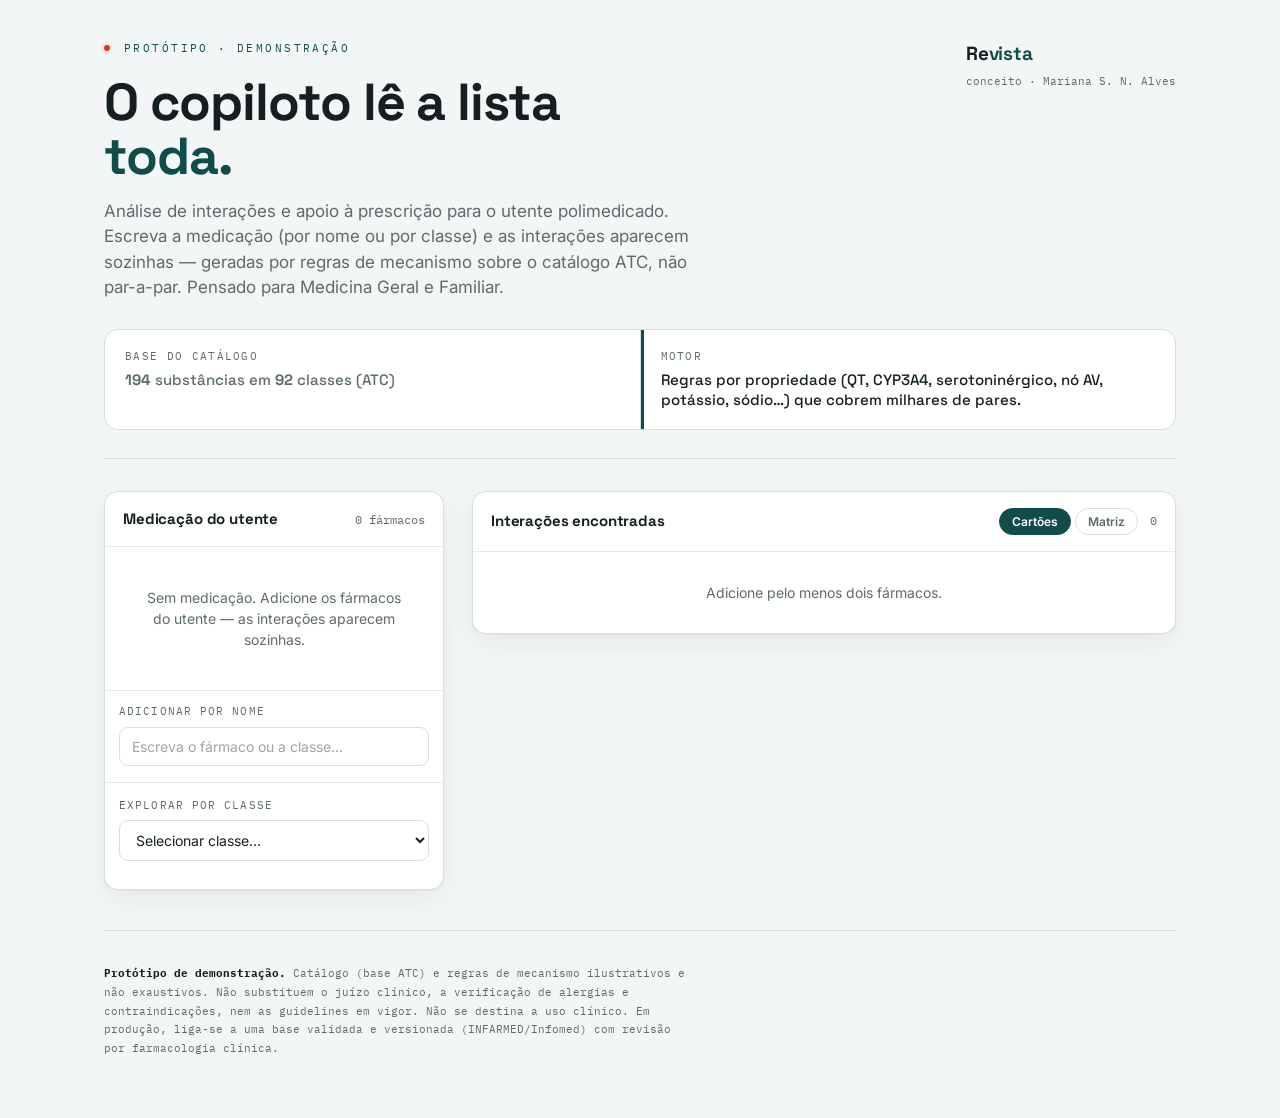
==== commit f4b2a69a: "Aplicar validacao renal do Science: limiares, gliflozinas por indicacao, +7 farmacos" ====
--- a/index.html
+++ b/index.html
@@ -157,51 +157,56 @@
 const RENAL = {
   // Metabolismo
   A10BA02:"Reduzir se TFG 30–45 (máx. 1000 mg/dia); contraindicada se TFG < 30. Suspender em doença aguda ou desidratação.",
-  A10BB09:"Precaução se TFG < 30 — hipoglicemia prolongada; usar a dose mínima eficaz.",
+  A10BB09:"Sulfonilureia preferida na DRC (metabolitos inativos). Precaução se TFG < 30 — usar a dose mínima eficaz.",
   A10BB12:"Evitar se TFG < 30 — risco de hipoglicemia prolongada.",
   A10BB01:"Evitar na doença renal crónica — metabolitos ativos, hipoglicemia grave e prolongada.",
   A10BH01:"Reduzir: 50 mg se TFG 30–45; 25 mg se TFG < 30.",
   A10BH02:"Reduzir para 50 mg/dia se TFG < 50.",
   A10BH03:"Reduzir para 2,5 mg/dia se TFG < 45.",
-  A10BK01:"Eficácia glicémica reduzida com TFG baixa; verificar limiar de iniciação. Suspender em doença aguda (cetoacidose euglicémica).",
-  A10BK03:"Eficácia glicémica reduzida com TFG baixa; verificar limiar de iniciação. Suspender em doença aguda (cetoacidose euglicémica).",
-  A10BK02:"Eficácia glicémica reduzida com TFG baixa; verificar limiar de iniciação. Suspender em doença aguda (cetoacidose euglicémica).",
-  A10AE04:"As necessidades de insulina descem com a TFG — reduzir a dose e vigiar hipoglicemia.",
-  A10AB05:"As necessidades de insulina descem com a TFG — reduzir a dose e vigiar hipoglicemia.",
-  A10AB01:"As necessidades de insulina descem com a TFG — reduzir a dose e vigiar hipoglicemia.",
+  A10BK01:"Distinguir a INDICAÇÃO: a eficácia glicémica cai com TFG < 45, mas a nefro/cardioproteção mantém-se até TFG ~20–25 (DAPA-CKD; KDIGO 2022) — não suspender por TFG baixa se a indicação for nefroproteção. Suspender em doença aguda (cetoacidose euglicémica).",
+  A10BK03:"Distinguir a INDICAÇÃO: a eficácia glicémica cai com TFG < 45, mas a nefro/cardioproteção mantém-se até TFG ~20–25 (EMPA-KIDNEY; KDIGO 2022) — não suspender por TFG baixa se a indicação for nefroproteção. Suspender em doença aguda (cetoacidose euglicémica).",
+  A10BK02:"Distinguir a INDICAÇÃO: a eficácia glicémica cai com TFG < 45, mas a nefro/cardioproteção mantém-se até TFG ~20–25 (CREDENCE; KDIGO 2022) — não suspender por TFG baixa se a indicação for nefroproteção. Suspender em doença aguda (cetoacidose euglicémica).",
+  A10AE04:"As necessidades de insulina descem com a TFG — titular pela glicemia e vigiar hipoglicemia (sem limiar fixo).",
+  A10AB05:"As necessidades de insulina descem com a TFG — titular pela glicemia e vigiar hipoglicemia (sem limiar fixo).",
+  A10AB01:"As necessidades de insulina descem com a TFG — titular pela glicemia e vigiar hipoglicemia (sem limiar fixo).",
   A02BA03:"Reduzir a dose (~50 %) se TFG < 50.",
-  A02BA02:"Reduzir a dose se TFG < 50.",
-  A03FA01:"Reduzir a dose se TFG < 60 — risco de efeitos extrapiramidais.",
+  A03FA01:"Reduzir a dose em 50 % se TFG < 40. A restrição dominante é a DURAÇÃO: máximo 5 dias (EMA 2013).",
+  A07EC01:"Precaução na insuficiência renal — vigiar função renal e assegurar hidratação.",
   // Anticoagulantes e antiagregantes
   B01AF02:"Reduzir para 2,5 mg 2×/dia se ≥ 2 de: idade ≥ 80, peso ≤ 60 kg, creatinina ≥ 1,5 mg/dL. Evitar se TFG < 15.",
   B01AF01:"15 mg/dia se TFG 15–49 (FA). Evitar se TFG < 15.",
-  B01AF03:"30 mg/dia se TFG 15–50. Evitar se TFG < 15.",
+  B01AF03:"30 mg/dia se TFG 15–50. Evitar se TFG < 15 — e também se TFG > 95 (eficácia reduzida na FA; aviso FDA).",
   B01AE07:"Excreção renal ~80 % — reduzir se TFG 30–50; contraindicado se TFG < 30.",
-  B01AB05:"Reduzir a dose se TFG < 30 — acumulação e risco hemorrágico.",
-  B01AB04:"Vigiar (anti-Xa) se TFG < 30.",
+  B01AB05:"Se TFG < 30: 1 mg/kg uma vez por dia (em vez de 2×/dia) — acumulação e risco hemorrágico.",
+  B01AB04:"Acumula menos que a enoxaparina na DRC — preferível com TFG baixa; vigiar anti-Xa se TFG < 30.",
   // Cardiovascular
-  C01AA05:"Eliminação renal — reduzir a dose e vigiar digoxinemia; risco de toxicidade.",
+  C01AA05:"Manutenção 0,0625–0,125 mg/dia na DRC; alvo de digoxinemia 0,5–0,9 ng/mL. Vigiar níveis e função renal.",
   C07AB03:"Excreção renal — reduzir a dose se TFG < 35.",
+  C07AB07:"Máximo 10 mg/dia se TFG < 20.",
+  C03AA03:"Ineficaz como anti-hipertensor se TFG < 30 — preferir diurético de ansa.",
+  C03BA11:"Ineficaz como anti-hipertensor se TFG < 30 — preferir diurético de ansa.",
+  C10AB05:"Reduzir se TFG < 60; evitar se TFG < 30 — acumula e aumenta o risco de miopatia.",
   C03DA01:"Risco de hipercaliemia — evitar se TFG < 30; vigiar K⁺ apertadamente.",
   C03DA04:"Risco de hipercaliemia — evitar se TFG < 30; vigiar K⁺.",
   C10AA07:"Máx. 20 mg/dia se TFG < 60; iniciar 5 mg e evitar doses altas se TFG < 30.",
   // Gota e imunossupressores
-  M04AA01:"Reduzir a dose conforme a TFG (iniciar 50–100 mg/dia); titular pela uricemia.",
+  M04AA01:"Iniciar 50–100 mg/dia e titular pela uricemia (alvo < 6 mg/dL), mesmo na DRC — a abordagem de «teto renal» está desatualizada (ACR 2020). Vigiar hipersensibilidade.",
   M04AA03:"Precaução se TFG < 30 — dados limitados.",
   M04AC01:"Reduzir a dose; evitar se TFG < 30 — risco de toxicidade grave.",
   L01BA01:"Contraindicado se TFG < 30; reduzir dose e vigiar toxicidade medular.",
-  L04AX01:"Reduzir a dose na insuficiência renal.",
-  L01BB02:"Reduzir a dose na insuficiência renal.",
+  L04AX01:"Reduzir ~25 % se TFG < 30 — mas o determinante maior da toxicidade é o estado TPMT/NUDT15 e a co-prescrição de alopurinol/febuxostato, não a TFG.",
+  L01BB02:"Reduzir ~25 % se TFG < 30 — mas o determinante maior da toxicidade é o estado TPMT/NUDT15 e a co-prescrição de alopurinol/febuxostato, não a TFG.",
   // Neuro
   N03AX12:"Ajuste marcado à TFG — risco de sedação e mioclonias se não reduzida.",
   N03AX16:"Ajustar a dose à TFG.",
   N03AX14:"Ajustar a dose à TFG.",
-  N03AX11:"Ajustar a dose se TFG < 70.",
+  N03AX11:"Reduzir a dose em 50 % se TFG < 70 (reduzir, não suspender).",
   N05AN01:"Excreção renal — vigiar litemia e função renal; evitar na DRC avançada.",
   N02AA01:"Metabolitos ativos acumulam-se — reduzir dose/aumentar intervalo; preferir alternativa se TFG < 30.",
-  N02AA05:"Reduzir a dose se TFG < 60.",
+  N02AA05:"Reduzir/espaçar apenas na DRC grave (TFG < 30) — acumula menos que a morfina.",
   N02AX02:"Aumentar o intervalo se TFG < 30 (máx. 200 mg/dia).",
   N06AX21:"Evitar se TFG < 30.",
+  N06AX16:"Reduzir a dose em 25–50 % se TFG < 30.",
   // Anti-infecciosos
   J01XE01:"Contraindicada se TFG < 45 — ineficaz na urina e risco de neuropatia.",
   J01MA02:"Reduzir a dose se TFG < 30.",
@@ -219,6 +224,7 @@
   M05BA08:"Contraindicado se TFG < 35.",
   R06AE07:"Reduzir a dose se TFG < 50.",
   R06AE09:"Reduzir a dose se TFG < 50.",
+  R06AX26:"Reduzir a dose na insuficiência renal.",
 };
 const renalBadge = s => RENAL[s.a]
   ? `<span class="renal" aria-label="Ajuste à função renal">TFG<span class="tip"><b>Ajuste à função renal.</b> ${RENAL[s.a]}</span></span>`
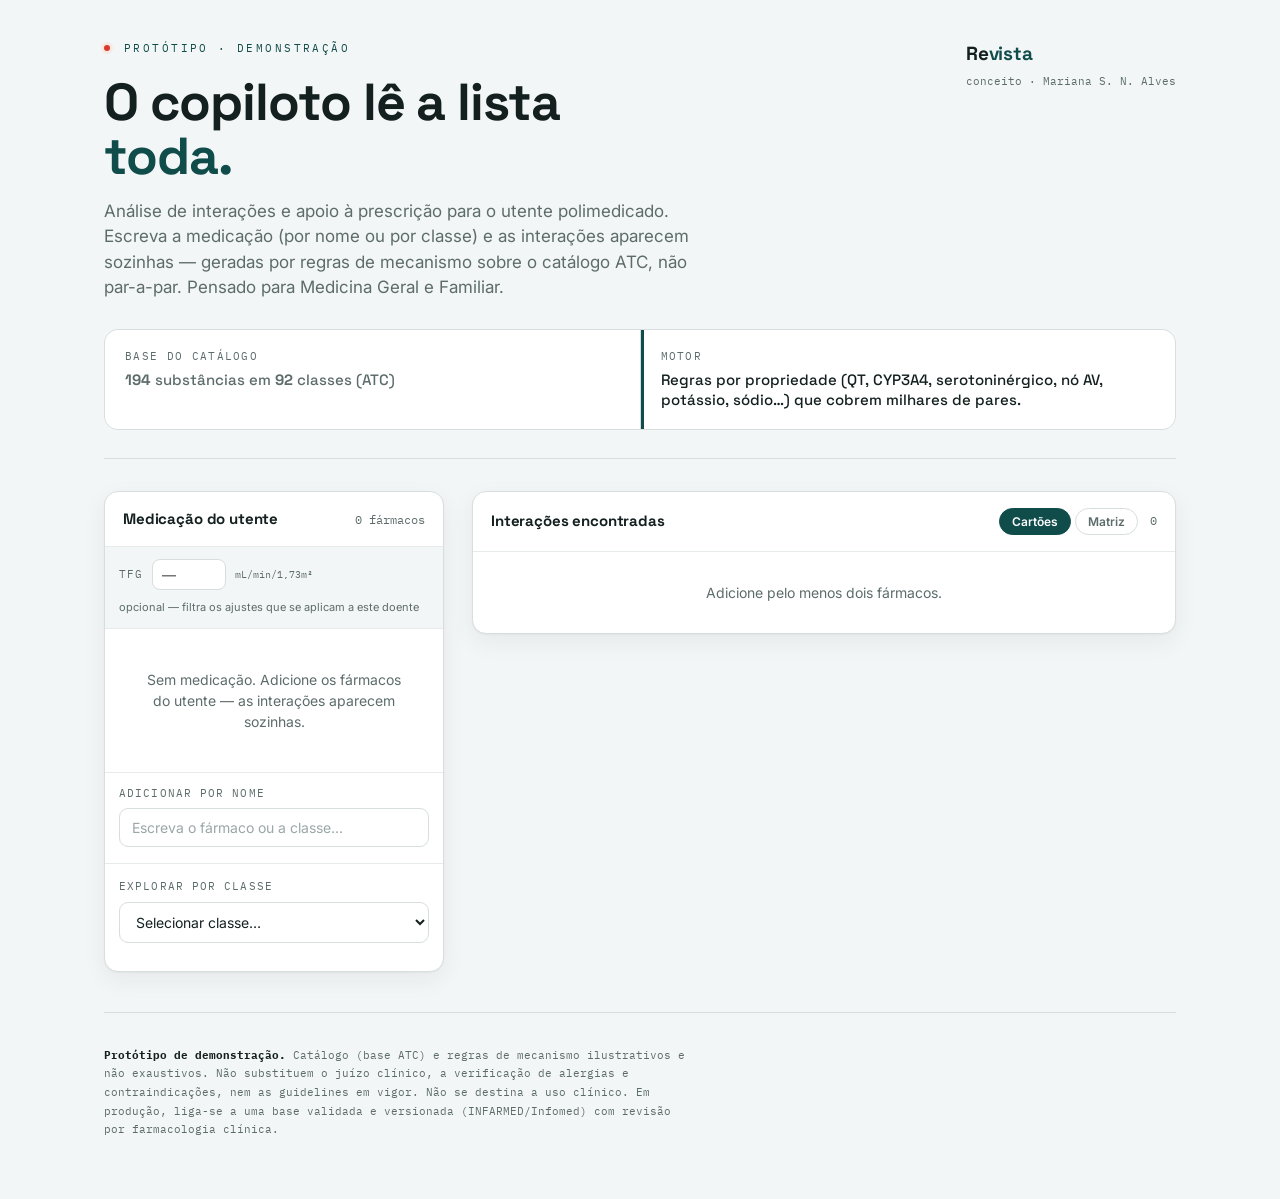
==== commit ca95292d: "Campo da TFG: alertas renais passam de informacao a decisao" ====
--- a/index.html
+++ b/index.html
@@ -44,6 +44,18 @@
   .hidden{display:none}
   .listnote{padding:14px 18px 0;font-family:"IBM Plex Mono",monospace;font-size:10px;
     letter-spacing:.1em;text-transform:uppercase;color:var(--muted)}
+  /* contexto do doente: TFG */
+  .tfgrow{display:flex;align-items:center;gap:9px;flex-wrap:wrap;
+    padding:12px 14px;border-bottom:1px solid var(--line-soft);background:var(--paper)}
+  .tfgrow label{font-family:"IBM Plex Mono",monospace;font-size:11px;letter-spacing:.1em;
+    text-transform:uppercase;color:var(--muted)}
+  .tfgrow input{width:74px;padding:6px 9px;border:1px solid var(--line);border-radius:8px;
+    font-family:"Inter",sans-serif;font-size:14px;font-weight:600;color:var(--ink);background:#fff}
+  .tfgrow input:focus{outline:2px solid var(--petrol);outline-offset:-1px}
+  .tfgunit{font-family:"IBM Plex Mono",monospace;font-size:10px;color:var(--muted)}
+  .tfghint{flex:1 0 100%;font-size:11px;color:var(--muted)}
+  /* selo TFG aceso: o ajuste aplica-se MESMO a este doente */
+  .renal.on{color:#B42318;background:#FEF3F2;border-color:#FECDCA}
 </style>
 </head>
 <body>
@@ -78,6 +90,12 @@
     <!-- LEFT -->
     <div class="panel">
       <div class="panel-h"><h2>Medicação do utente</h2><span class="count" id="medCount">0</span></div>
+      <div class="tfgrow">
+        <label for="tfgInput">TFG</label>
+        <input id="tfgInput" type="number" min="1" max="150" step="1" placeholder="—" inputmode="numeric">
+        <span class="tfgunit">mL/min/1,73m²</span>
+        <span class="tfghint" id="tfgHint">opcional — filtra os ajustes que se aplicam a este doente</span>
+      </div>
       <div class="meds" id="medList"></div>
       <div class="addrow">
         <label for="acInput">Adicionar por nome</label>
@@ -93,6 +111,13 @@
 
     <!-- RIGHT -->
     <div class="rightcol">
+
+      <!-- ajustes renais acionados pela TFG deste doente -->
+      <div class="panel hidden" id="renalPanel">
+        <div class="panel-h"><h2>Ajuste à função renal</h2><span class="count" id="renalCount">·</span></div>
+        <div class="findings" id="renalBox"></div>
+      </div>
+
       <div class="panel">
         <div class="panel-h">
           <h2>Interações encontradas</h2>
@@ -156,79 +181,99 @@
    Conteúdo clínico ilustrativo; a validar por farmacologia clínica. */
 const RENAL = {
   // Metabolismo
-  A10BA02:"Reduzir se TFG 30–45 (máx. 1000 mg/dia); contraindicada se TFG < 30. Suspender em doença aguda ou desidratação.",
-  A10BB09:"Sulfonilureia preferida na DRC (metabolitos inativos). Precaução se TFG < 30 — usar a dose mínima eficaz.",
-  A10BB12:"Evitar se TFG < 30 — risco de hipoglicemia prolongada.",
-  A10BB01:"Evitar na doença renal crónica — metabolitos ativos, hipoglicemia grave e prolongada.",
-  A10BH01:"Reduzir: 50 mg se TFG 30–45; 25 mg se TFG < 30.",
-  A10BH02:"Reduzir para 50 mg/dia se TFG < 50.",
-  A10BH03:"Reduzir para 2,5 mg/dia se TFG < 45.",
-  A10BK01:"Distinguir a INDICAÇÃO: a eficácia glicémica cai com TFG < 45, mas a nefro/cardioproteção mantém-se até TFG ~20–25 (DAPA-CKD; KDIGO 2022) — não suspender por TFG baixa se a indicação for nefroproteção. Suspender em doença aguda (cetoacidose euglicémica).",
-  A10BK03:"Distinguir a INDICAÇÃO: a eficácia glicémica cai com TFG < 45, mas a nefro/cardioproteção mantém-se até TFG ~20–25 (EMPA-KIDNEY; KDIGO 2022) — não suspender por TFG baixa se a indicação for nefroproteção. Suspender em doença aguda (cetoacidose euglicémica).",
-  A10BK02:"Distinguir a INDICAÇÃO: a eficácia glicémica cai com TFG < 45, mas a nefro/cardioproteção mantém-se até TFG ~20–25 (CREDENCE; KDIGO 2022) — não suspender por TFG baixa se a indicação for nefroproteção. Suspender em doença aguda (cetoacidose euglicémica).",
-  A10AE04:"As necessidades de insulina descem com a TFG — titular pela glicemia e vigiar hipoglicemia (sem limiar fixo).",
-  A10AB05:"As necessidades de insulina descem com a TFG — titular pela glicemia e vigiar hipoglicemia (sem limiar fixo).",
-  A10AB01:"As necessidades de insulina descem com a TFG — titular pela glicemia e vigiar hipoglicemia (sem limiar fixo).",
-  A02BA03:"Reduzir a dose (~50 %) se TFG < 50.",
-  A03FA01:"Reduzir a dose em 50 % se TFG < 40. A restrição dominante é a DURAÇÃO: máximo 5 dias (EMA 2013).",
-  A07EC01:"Precaução na insuficiência renal — vigiar função renal e assegurar hidratação.",
+  A10BA02:{lim:45, txt:"Reduzir se TFG 30–45 (máx. 1000 mg/dia); contraindicada se TFG < 30. Suspender em doença aguda ou desidratação."},
+  A10BB09:{lim:30, txt:"Sulfonilureia preferida na DRC (metabolitos inativos). Precaução se TFG < 30 — usar a dose mínima eficaz."},
+  A10BB12:{lim:30, txt:"Evitar se TFG < 30 — risco de hipoglicemia prolongada."},
+  A10BB01:{lim:60, txt:"Evitar na doença renal crónica — metabolitos ativos, hipoglicemia grave e prolongada."},
+  A10BH01:{lim:45, txt:"Reduzir: 50 mg se TFG 30–45; 25 mg se TFG < 30."},
+  A10BH02:{lim:50, txt:"Reduzir para 50 mg/dia se TFG < 50."},
+  A10BH03:{lim:45, txt:"Reduzir para 2,5 mg/dia se TFG < 45."},
+  A10BK01:{lim:45, txt:"Distinguir a INDICAÇÃO: a eficácia glicémica cai com TFG < 45, mas a nefro/cardioproteção mantém-se até TFG ~20–25 (DAPA-CKD; KDIGO 2022) — não suspender por TFG baixa se a indicação for nefroproteção. Suspender em doença aguda (cetoacidose euglicémica)."},
+  A10BK03:{lim:45, txt:"Distinguir a INDICAÇÃO: a eficácia glicémica cai com TFG < 45, mas a nefro/cardioproteção mantém-se até TFG ~20–25 (EMPA-KIDNEY; KDIGO 2022) — não suspender por TFG baixa se a indicação for nefroproteção. Suspender em doença aguda (cetoacidose euglicémica)."},
+  A10BK02:{lim:45, txt:"Distinguir a INDICAÇÃO: a eficácia glicémica cai com TFG < 45, mas a nefro/cardioproteção mantém-se até TFG ~20–25 (CREDENCE; KDIGO 2022) — não suspender por TFG baixa se a indicação for nefroproteção. Suspender em doença aguda (cetoacidose euglicémica)."},
+  A10AE04:{lim:60, txt:"As necessidades de insulina descem com a TFG — titular pela glicemia e vigiar hipoglicemia (sem limiar fixo)."},
+  A10AB05:{lim:60, txt:"As necessidades de insulina descem com a TFG — titular pela glicemia e vigiar hipoglicemia (sem limiar fixo)."},
+  A10AB01:{lim:60, txt:"As necessidades de insulina descem com a TFG — titular pela glicemia e vigiar hipoglicemia (sem limiar fixo)."},
+  A02BA03:{lim:50, txt:"Reduzir a dose (~50 %) se TFG < 50."},
+  A03FA01:{lim:40, txt:"Reduzir a dose em 50 % se TFG < 40. A restrição dominante é a DURAÇÃO: máximo 5 dias (EMA 2013)."},
+  A07EC01:{lim:60, txt:"Precaução na insuficiência renal — vigiar função renal e assegurar hidratação."},
   // Anticoagulantes e antiagregantes
-  B01AF02:"Reduzir para 2,5 mg 2×/dia se ≥ 2 de: idade ≥ 80, peso ≤ 60 kg, creatinina ≥ 1,5 mg/dL. Evitar se TFG < 15.",
-  B01AF01:"15 mg/dia se TFG 15–49 (FA). Evitar se TFG < 15.",
-  B01AF03:"30 mg/dia se TFG 15–50. Evitar se TFG < 15 — e também se TFG > 95 (eficácia reduzida na FA; aviso FDA).",
-  B01AE07:"Excreção renal ~80 % — reduzir se TFG 30–50; contraindicado se TFG < 30.",
-  B01AB05:"Se TFG < 30: 1 mg/kg uma vez por dia (em vez de 2×/dia) — acumulação e risco hemorrágico.",
-  B01AB04:"Acumula menos que a enoxaparina na DRC — preferível com TFG baixa; vigiar anti-Xa se TFG < 30.",
+  B01AF02:{lim:30, txt:"Reduzir para 2,5 mg 2×/dia se ≥ 2 de: idade ≥ 80, peso ≤ 60 kg, creatinina ≥ 1,5 mg/dL. Evitar se TFG < 15."},
+  B01AF01:{lim:50, txt:"15 mg/dia se TFG 15–49 (FA). Evitar se TFG < 15."},
+  B01AF03:{lim:50, hi:95, txt:"30 mg/dia se TFG 15–50. Evitar se TFG < 15 — e também se TFG > 95 (eficácia reduzida na FA; aviso FDA)."},
+  B01AE07:{lim:50, txt:"Excreção renal ~80 % — reduzir se TFG 30–50; contraindicado se TFG < 30."},
+  B01AB05:{lim:30, txt:"Se TFG < 30: 1 mg/kg uma vez por dia (em vez de 2×/dia) — acumulação e risco hemorrágico."},
+  B01AB04:{lim:30, txt:"Acumula menos que a enoxaparina na DRC — preferível com TFG baixa; vigiar anti-Xa se TFG < 30."},
   // Cardiovascular
-  C01AA05:"Manutenção 0,0625–0,125 mg/dia na DRC; alvo de digoxinemia 0,5–0,9 ng/mL. Vigiar níveis e função renal.",
-  C07AB03:"Excreção renal — reduzir a dose se TFG < 35.",
-  C07AB07:"Máximo 10 mg/dia se TFG < 20.",
-  C03AA03:"Ineficaz como anti-hipertensor se TFG < 30 — preferir diurético de ansa.",
-  C03BA11:"Ineficaz como anti-hipertensor se TFG < 30 — preferir diurético de ansa.",
-  C10AB05:"Reduzir se TFG < 60; evitar se TFG < 30 — acumula e aumenta o risco de miopatia.",
-  C03DA01:"Risco de hipercaliemia — evitar se TFG < 30; vigiar K⁺ apertadamente.",
-  C03DA04:"Risco de hipercaliemia — evitar se TFG < 30; vigiar K⁺.",
-  C10AA07:"Máx. 20 mg/dia se TFG < 60; iniciar 5 mg e evitar doses altas se TFG < 30.",
+  C01AA05:{lim:60, txt:"Manutenção 0,0625–0,125 mg/dia na DRC; alvo de digoxinemia 0,5–0,9 ng/mL. Vigiar níveis e função renal."},
+  C07AB03:{lim:35, txt:"Excreção renal — reduzir a dose se TFG < 35."},
+  C07AB07:{lim:20, txt:"Máximo 10 mg/dia se TFG < 20."},
+  C03AA03:{lim:30, txt:"Ineficaz como anti-hipertensor se TFG < 30 — preferir diurético de ansa."},
+  C03BA11:{lim:30, txt:"Ineficaz como anti-hipertensor se TFG < 30 — preferir diurético de ansa."},
+  C10AB05:{lim:60, txt:"Reduzir se TFG < 60; evitar se TFG < 30 — acumula e aumenta o risco de miopatia."},
+  C03DA01:{lim:30, txt:"Risco de hipercaliemia — evitar se TFG < 30; vigiar K⁺ apertadamente."},
+  C03DA04:{lim:30, txt:"Risco de hipercaliemia — evitar se TFG < 30; vigiar K⁺."},
+  C10AA07:{lim:60, txt:"Máx. 20 mg/dia se TFG < 60; iniciar 5 mg e evitar doses altas se TFG < 30."},
   // Gota e imunossupressores
-  M04AA01:"Iniciar 50–100 mg/dia e titular pela uricemia (alvo < 6 mg/dL), mesmo na DRC — a abordagem de «teto renal» está desatualizada (ACR 2020). Vigiar hipersensibilidade.",
-  M04AA03:"Precaução se TFG < 30 — dados limitados.",
-  M04AC01:"Reduzir a dose; evitar se TFG < 30 — risco de toxicidade grave.",
-  L01BA01:"Contraindicado se TFG < 30; reduzir dose e vigiar toxicidade medular.",
-  L04AX01:"Reduzir ~25 % se TFG < 30 — mas o determinante maior da toxicidade é o estado TPMT/NUDT15 e a co-prescrição de alopurinol/febuxostato, não a TFG.",
-  L01BB02:"Reduzir ~25 % se TFG < 30 — mas o determinante maior da toxicidade é o estado TPMT/NUDT15 e a co-prescrição de alopurinol/febuxostato, não a TFG.",
+  M04AA01:{lim:60, txt:"Iniciar 50–100 mg/dia e titular pela uricemia (alvo < 6 mg/dL), mesmo na DRC — a abordagem de «teto renal» está desatualizada (ACR 2020). Vigiar hipersensibilidade."},
+  M04AA03:{lim:30, txt:"Precaução se TFG < 30 — dados limitados."},
+  M04AC01:{lim:30, txt:"Reduzir a dose; evitar se TFG < 30 — risco de toxicidade grave."},
+  L01BA01:{lim:60, txt:"Contraindicado se TFG < 30; reduzir dose e vigiar toxicidade medular."},
+  L04AX01:{lim:30, txt:"Reduzir ~25 % se TFG < 30 — mas o determinante maior da toxicidade é o estado TPMT/NUDT15 e a co-prescrição de alopurinol/febuxostato, não a TFG."},
+  L01BB02:{lim:30, txt:"Reduzir ~25 % se TFG < 30 — mas o determinante maior da toxicidade é o estado TPMT/NUDT15 e a co-prescrição de alopurinol/febuxostato, não a TFG."},
   // Neuro
-  N03AX12:"Ajuste marcado à TFG — risco de sedação e mioclonias se não reduzida.",
-  N03AX16:"Ajustar a dose à TFG.",
-  N03AX14:"Ajustar a dose à TFG.",
-  N03AX11:"Reduzir a dose em 50 % se TFG < 70 (reduzir, não suspender).",
-  N05AN01:"Excreção renal — vigiar litemia e função renal; evitar na DRC avançada.",
-  N02AA01:"Metabolitos ativos acumulam-se — reduzir dose/aumentar intervalo; preferir alternativa se TFG < 30.",
-  N02AA05:"Reduzir/espaçar apenas na DRC grave (TFG < 30) — acumula menos que a morfina.",
-  N02AX02:"Aumentar o intervalo se TFG < 30 (máx. 200 mg/dia).",
-  N06AX21:"Evitar se TFG < 30.",
-  N06AX16:"Reduzir a dose em 25–50 % se TFG < 30.",
+  N03AX12:{lim:60, txt:"Ajuste marcado à TFG — risco de sedação e mioclonias se não reduzida."},
+  N03AX16:{lim:60, txt:"Ajustar a dose à TFG."},
+  N03AX14:{lim:50, txt:"Ajustar a dose à TFG."},
+  N03AX11:{lim:70, txt:"Reduzir a dose em 50 % se TFG < 70 (reduzir, não suspender)."},
+  N05AN01:{lim:60, txt:"Excreção renal — vigiar litemia e função renal; evitar na DRC avançada."},
+  N02AA01:{lim:60, txt:"Metabolitos ativos acumulam-se — reduzir dose/aumentar intervalo; preferir alternativa se TFG < 30."},
+  N02AA05:{lim:30, txt:"Reduzir/espaçar apenas na DRC grave (TFG < 30) — acumula menos que a morfina."},
+  N02AX02:{lim:30, txt:"Aumentar o intervalo se TFG < 30 (máx. 200 mg/dia)."},
+  N06AX21:{lim:30, txt:"Evitar se TFG < 30."},
+  N06AX16:{lim:30, txt:"Reduzir a dose em 25–50 % se TFG < 30."},
   // Anti-infecciosos
-  J01XE01:"Contraindicada se TFG < 45 — ineficaz na urina e risco de neuropatia.",
-  J01MA02:"Reduzir a dose se TFG < 30.",
-  J01MA12:"Ajustar a dose se TFG < 50.",
-  J01EE01:"Reduzir se TFG 15–30; evitar se TFG < 15. Risco de hipercaliemia.",
-  J01CA04:"Ajustar a dose se TFG < 30.",
-  J01CR02:"Ajustar a dose se TFG < 30.",
-  J01DC02:"Ajustar a dose se TFG < 30.",
-  J01FA09:"Reduzir a dose (~50 %) se TFG < 30.",
-  J02AC01:"Reduzir a dose (~50 %) se TFG < 50.",
-  J05AB01:"Ajustar dose/intervalo à TFG — risco de neurotoxicidade e nefrotoxicidade.",
-  J05AB11:"Ajustar dose/intervalo à TFG — risco de neurotoxicidade.",
+  J01XE01:{lim:45, txt:"Contraindicada se TFG < 45 — ineficaz na urina e risco de neuropatia."},
+  J01MA02:{lim:30, txt:"Reduzir a dose se TFG < 30."},
+  J01MA12:{lim:50, txt:"Ajustar a dose se TFG < 50."},
+  J01EE01:{lim:30, txt:"Reduzir se TFG 15–30; evitar se TFG < 15. Risco de hipercaliemia."},
+  J01CA04:{lim:30, txt:"Ajustar a dose se TFG < 30."},
+  J01CR02:{lim:30, txt:"Ajustar a dose se TFG < 30."},
+  J01DC02:{lim:30, txt:"Ajustar a dose se TFG < 30."},
+  J01FA09:{lim:30, txt:"Reduzir a dose (~50 %) se TFG < 30."},
+  J02AC01:{lim:50, txt:"Reduzir a dose (~50 %) se TFG < 50."},
+  J05AB01:{lim:60, txt:"Ajustar dose/intervalo à TFG — risco de neurotoxicidade e nefrotoxicidade."},
+  J05AB11:{lim:60, txt:"Ajustar dose/intervalo à TFG — risco de neurotoxicidade."},
   // Osso e alergia
-  M05BA04:"Contraindicado se TFG < 35.",
-  M05BA08:"Contraindicado se TFG < 35.",
-  R06AE07:"Reduzir a dose se TFG < 50.",
-  R06AE09:"Reduzir a dose se TFG < 50.",
-  R06AX26:"Reduzir a dose na insuficiência renal.",
+  M05BA04:{lim:35, txt:"Contraindicado se TFG < 35."},
+  M05BA08:{lim:35, txt:"Contraindicado se TFG < 35."},
+  R06AE07:{lim:50, txt:"Reduzir a dose se TFG < 50."},
+  R06AE09:{lim:50, txt:"Reduzir a dose se TFG < 50."},
+  R06AX26:{lim:60, txt:"Reduzir a dose na insuficiência renal."},
 };
-const renalBadge = s => RENAL[s.a]
-  ? `<span class="renal" aria-label="Ajuste à função renal">TFG<span class="tip"><b>Ajuste à função renal.</b> ${RENAL[s.a]}</span></span>`
-  : "";
+/* TFG do utente (mL/min/1,73m²). null = desconhecida. */
+let tfg = null;
+
+/** "none" | "unknown" | "active" | "inactive"
+ *  active   — a TFG do doente aciona o ajuste → é uma DECISÃO
+ *  inactive — o fármaco exige ajuste, mas não a esta TFG → silêncio, não ruído
+ *  unknown  — TFG não introduzida → mostra o selo, mas não decide por ele        */
+function renalState(s){
+  const r = RENAL[s.a];
+  if(!r) return "none";
+  if(tfg === null) return "unknown";
+  if(r.hi && tfg > r.hi) return "active";      // ex.: edoxabano com TFG > 95
+  return tfg <= r.lim ? "active" : "inactive";
+}
+function renalBadge(s){
+  const st = renalState(s);
+  if(st === "none" || st === "inactive") return "";
+  const r = RENAL[s.a], on = st === "active";
+  const head = on ? `<b>Ajustar à função renal (TFG ${tfg}).</b> ` : `<b>Ajuste à função renal.</b> `;
+  return `<span class="renal${on?" on":""}" aria-label="Ajuste à função renal">TFG<span class="tip">${head}${r.txt}</span></span>`;
+}
+/** alertas renais acionados pela TFG do doente */
+const renalAtivos = () => tfg === null ? [] : patient.filter(s => renalState(s) === "active");
 
 /* ===== etiquetas de classe para leitura rápida (singular, fundidas) ===== */
 /* nome do grupo ATC (override do que vem do catálogo) */
@@ -303,10 +348,49 @@
   $("#findCount").textContent = findings.length===0 ? "0"
     : `${findings.length} ${findings.length===1?"interação":"interações"}${maj?` · ${maj} maior${maj>1?"es":""}`:""}`;
 
+  renderRenal();
   renderMatrix(findings);
   renderClassMembers();
   bind();
 }
+
+/* ===== ajustes renais acionados pela TFG deste doente ===== */
+function renderRenal(){
+  const panel = $("#renalPanel"), box = $("#renalBox");
+  const ativos = renalAtivos();
+  const mostrar = tfg !== null && patient.length > 0;
+  panel.classList.toggle("hidden", !mostrar);
+  if(!mostrar) return;
+
+  $("#renalCount").textContent = ativos.length === 0
+    ? "nenhum ajuste a esta TFG"
+    : `${ativos.length} ${ativos.length===1?"fármaco a ajustar":"fármacos a ajustar"}`;
+
+  if(ativos.length === 0){
+    box.innerHTML = `<div class="empty">Nenhum fármaco desta lista exige ajuste com TFG ${tfg}.</div>`;
+    return;
+  }
+  box.innerHTML = "";
+  ativos.forEach(s => {
+    const card = document.createElement("div"); card.className = "fcard";
+    card.innerHTML = `<div class="sevbar major"></div><div class="fbody">
+      <div class="ftop"><span class="pair">${s.d}</span>
+        <span class="sevtag major"><span class="sevdots" aria-hidden="true">●●●</span>TFG ${tfg}</span></div>
+      <p class="action"><b>Conduta:</b> ${RENAL[s.a].txt}</p></div>`;
+    box.appendChild(card);
+  });
+}
+
+/* campo da TFG — transforma os selos de informação em decisão */
+const tfgInput = $("#tfgInput");
+tfgInput.addEventListener("input", () => {
+  const v = parseInt(tfgInput.value, 10);
+  tfg = (Number.isFinite(v) && v > 0 && v <= 150) ? v : null;
+  $("#tfgHint").textContent = tfg === null
+    ? "opcional — filtra os ajustes que se aplicam a este doente"
+    : `a mostrar apenas os ajustes que se aplicam com TFG ${tfg}`;
+  render();
+});
 
 /* severidade codificada 3× (texto + pontos + padrão/cor), nunca só pela cor */
 const SEVLBL  = {major:"Maior", moderate:"Moderada", minor:"Menor"};
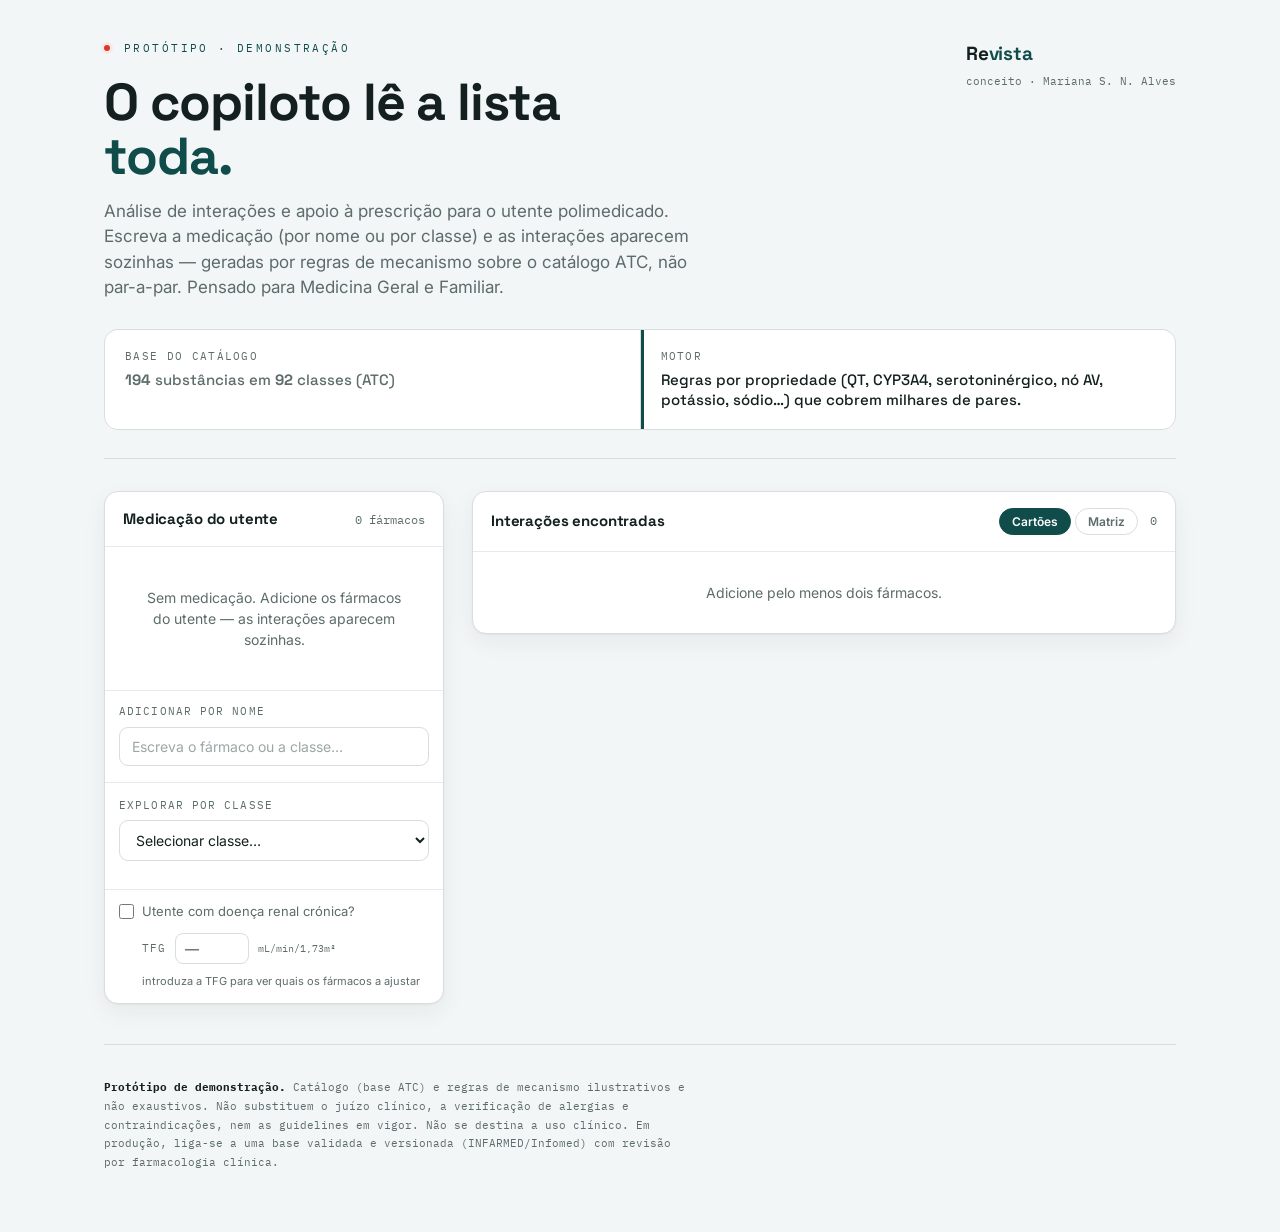
==== commit 6801c849: "Rim como contexto secundario: caixa DRC opcional, painel abaixo das interacoes" ====
--- a/index.html
+++ b/index.html
@@ -44,14 +44,17 @@
   .hidden{display:none}
   .listnote{padding:14px 18px 0;font-family:"IBM Plex Mono",monospace;font-size:10px;
     letter-spacing:.1em;text-transform:uppercase;color:var(--muted)}
-  /* contexto do doente: TFG */
-  .tfgrow{display:flex;align-items:center;gap:9px;flex-wrap:wrap;
-    padding:12px 14px;border-bottom:1px solid var(--line-soft);background:var(--paper)}
-  .tfgrow label{font-family:"IBM Plex Mono",monospace;font-size:11px;letter-spacing:.1em;
+  /* contexto do doente — secundário: discreto, no fim do painel, desligado por omissão */
+  .drcrow{padding:12px 14px 14px;border-top:1px solid var(--line-soft)}
+  .drctick{display:flex;align-items:center;gap:8px;cursor:pointer;font-size:13px;color:var(--muted)}
+  .drctick input{width:15px;height:15px;accent-color:var(--petrol);cursor:pointer;margin:0}
+  .drctick:hover span{color:var(--ink)}
+  .drcbody{display:flex;align-items:center;gap:9px;flex-wrap:wrap;margin-top:11px;padding-left:23px}
+  .drcbody label{font-family:"IBM Plex Mono",monospace;font-size:11px;letter-spacing:.1em;
     text-transform:uppercase;color:var(--muted)}
-  .tfgrow input{width:74px;padding:6px 9px;border:1px solid var(--line);border-radius:8px;
+  .drcbody input{width:74px;padding:6px 9px;border:1px solid var(--line);border-radius:8px;
     font-family:"Inter",sans-serif;font-size:14px;font-weight:600;color:var(--ink);background:#fff}
-  .tfgrow input:focus{outline:2px solid var(--petrol);outline-offset:-1px}
+  .drcbody input:focus{outline:2px solid var(--petrol);outline-offset:-1px}
   .tfgunit{font-family:"IBM Plex Mono",monospace;font-size:10px;color:var(--muted)}
   .tfghint{flex:1 0 100%;font-size:11px;color:var(--muted)}
   /* selo TFG aceso: o ajuste aplica-se MESMO a este doente */
@@ -90,12 +93,6 @@
     <!-- LEFT -->
     <div class="panel">
       <div class="panel-h"><h2>Medicação do utente</h2><span class="count" id="medCount">0</span></div>
-      <div class="tfgrow">
-        <label for="tfgInput">TFG</label>
-        <input id="tfgInput" type="number" min="1" max="150" step="1" placeholder="—" inputmode="numeric">
-        <span class="tfgunit">mL/min/1,73m²</span>
-        <span class="tfghint" id="tfgHint">opcional — filtra os ajustes que se aplicam a este doente</span>
-      </div>
       <div class="meds" id="medList"></div>
       <div class="addrow">
         <label for="acInput">Adicionar por nome</label>
@@ -107,17 +104,24 @@
         <select class="qsel" id="clsSel" style="width:100%"></select>
         <div class="clsmembers" id="clsMembers"></div>
       </div>
+
+      <!-- contexto do doente: opcional, discreto, fora do fluxo principal -->
+      <div class="drcrow">
+        <label class="drctick">
+          <input type="checkbox" id="drcTick">
+          <span>Utente com doença renal crónica?</span>
+        </label>
+        <div class="drcbody hidden" id="drcBody">
+          <label for="tfgInput">TFG</label>
+          <input id="tfgInput" type="number" min="1" max="150" step="1" placeholder="—" inputmode="numeric">
+          <span class="tfgunit">mL/min/1,73m²</span>
+          <span class="tfghint" id="tfgHint">introduza a TFG para ver quais os fármacos a ajustar</span>
+        </div>
+      </div>
     </div>
 
     <!-- RIGHT -->
     <div class="rightcol">
-
-      <!-- ajustes renais acionados pela TFG deste doente -->
-      <div class="panel hidden" id="renalPanel">
-        <div class="panel-h"><h2>Ajuste à função renal</h2><span class="count" id="renalCount">·</span></div>
-        <div class="findings" id="renalBox"></div>
-      </div>
-
       <div class="panel">
         <div class="panel-h">
           <h2>Interações encontradas</h2>
@@ -145,6 +149,12 @@
           <div class="findings" id="mxDetail"></div>
           <div class="findings" id="mxList"></div>
         </div>
+      </div>
+
+      <!-- secundário: só aparece se o utente tiver DRC e houver TFG -->
+      <div class="panel hidden" id="renalPanel">
+        <div class="panel-h"><h2>Ajuste à função renal</h2><span class="count" id="renalCount">·</span></div>
+        <div class="findings" id="renalBox"></div>
       </div>
     </div>
 
@@ -251,16 +261,20 @@
   R06AE09:{lim:50, txt:"Reduzir a dose se TFG < 50."},
   R06AX26:{lim:60, txt:"Reduzir a dose na insuficiência renal."},
 };
-/* TFG do utente (mL/min/1,73m²). null = desconhecida. */
-let tfg = null;
+/* ===== contexto do doente (SECUNDÁRIO) =====
+   O produto é o cruzamento de interações. O rim é contexto: por omissão está
+   desligado e não gera um único pixel. Só quem marca "utente com DRC" o liga. */
+let drc = false;      // o utente tem doença renal crónica?
+let tfg = null;       // TFG em mL/min/1,73m² (null = por introduzir)
 
 /** "none" | "unknown" | "active" | "inactive"
- *  active   — a TFG do doente aciona o ajuste → é uma DECISÃO
- *  inactive — o fármaco exige ajuste, mas não a esta TFG → silêncio, não ruído
- *  unknown  — TFG não introduzida → mostra o selo, mas não decide por ele        */
+ *  none     — sem DRC assinalada, ou fármaco sem ajuste → nada aparece
+ *  unknown  — DRC assinalada mas sem TFG → sinaliza o fármaco, não decide por ele
+ *  active   — a TFG deste doente aciona o ajuste → é uma DECISÃO
+ *  inactive — o fármaco exige ajuste, mas não a esta TFG → silêncio, não ruído   */
 function renalState(s){
   const r = RENAL[s.a];
-  if(!r) return "none";
+  if(!r || !drc) return "none";
   if(tfg === null) return "unknown";
   if(r.hi && tfg > r.hi) return "active";      // ex.: edoxabano com TFG > 95
   return tfg <= r.lim ? "active" : "inactive";
@@ -358,7 +372,7 @@
 function renderRenal(){
   const panel = $("#renalPanel"), box = $("#renalBox");
   const ativos = renalAtivos();
-  const mostrar = tfg !== null && patient.length > 0;
+  const mostrar = drc && tfg !== null && patient.length > 0;
   panel.classList.toggle("hidden", !mostrar);
   if(!mostrar) return;
 
@@ -381,13 +395,19 @@
   });
 }
 
-/* campo da TFG — transforma os selos de informação em decisão */
-const tfgInput = $("#tfgInput");
+/* contexto do doente — só liga se o médico o assinalar */
+const drcTick = $("#drcTick"), tfgInput = $("#tfgInput");
+drcTick.addEventListener("change", () => {
+  drc = drcTick.checked;
+  $("#drcBody").classList.toggle("hidden", !drc);
+  if(!drc){ tfgInput.value = ""; tfg = null; }
+  render();
+});
 tfgInput.addEventListener("input", () => {
   const v = parseInt(tfgInput.value, 10);
   tfg = (Number.isFinite(v) && v > 0 && v <= 150) ? v : null;
   $("#tfgHint").textContent = tfg === null
-    ? "opcional — filtra os ajustes que se aplicam a este doente"
+    ? "introduza a TFG para ver quais os fármacos a ajustar"
     : `a mostrar apenas os ajustes que se aplicam com TFG ${tfg}`;
   render();
 });
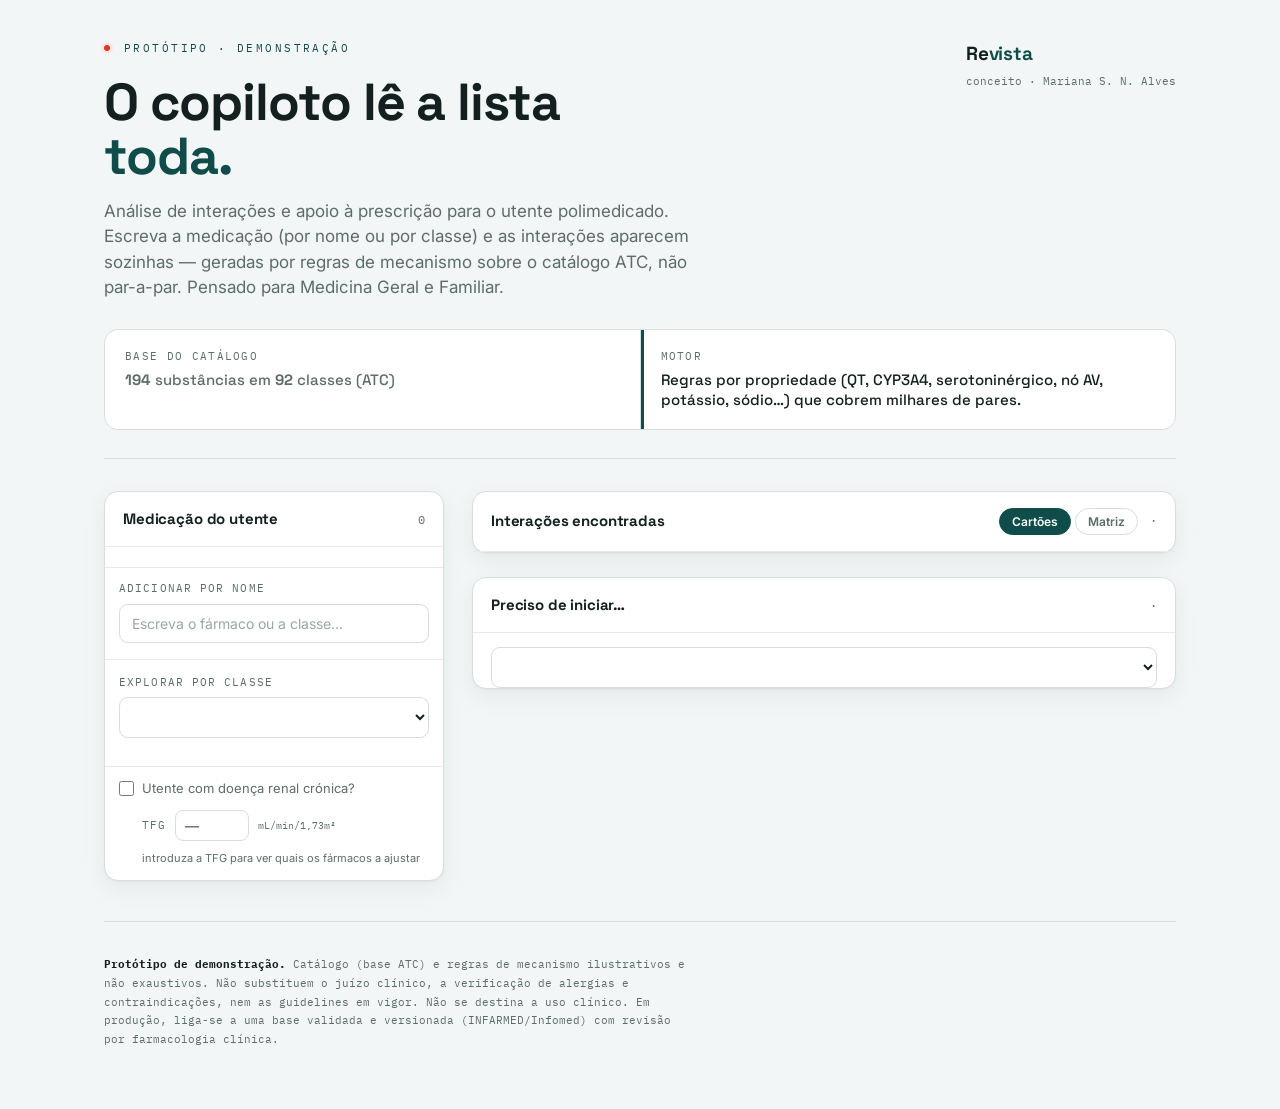
==== commit 82506e76: "Apoio a prescricao: qual o mais seguro para esta lista + contraindicacao renal" ====
--- a/index.html
+++ b/index.html
@@ -59,6 +59,16 @@
   .tfghint{flex:1 0 100%;font-size:11px;color:var(--muted)}
   /* selo TFG aceso: o ajuste aplica-se MESMO a este doente */
   .renal.on{color:#B42318;background:#FEF3F2;border-color:#FECDCA}
+  /* apoio à prescrição */
+  .startrow{padding:14px 18px 0}
+  .sevbar.ok{background:var(--petrol)}
+  .sevtag.v-preferir{color:var(--petrol);background:var(--petrol-soft);border:1px solid #cfe0dd}
+  .sevtag.v-cautela{color:var(--moderate-text);background:var(--moderate-bg);border:1px solid var(--moderate-bd)}
+  .sevtag.v-evitar{color:var(--major-text);background:var(--major-bg);border:1px solid var(--major-bd)}
+  .newlist{margin:7px 0 0;padding:0;list-style:none;display:flex;flex-direction:column;gap:5px}
+  .newlist li{font-size:13px;color:var(--ink);line-height:1.45}
+  .sevdots.major{color:var(--major)}.sevdots.moderate{color:var(--moderate)}.sevdots.minor{color:var(--minor)}
+  .renalnote{margin-top:7px}
 </style>
 </head>
 <body>
@@ -151,6 +161,15 @@
         </div>
       </div>
 
+      <!-- apoio à prescrição: qual o mais seguro PARA ESTA LISTA -->
+      <div class="panel">
+        <div class="panel-h"><h2>Preciso de iniciar…</h2><span class="count" id="startCount">·</span></div>
+        <div class="startrow">
+          <select class="qsel" id="startSel" style="width:100%"></select>
+        </div>
+        <div class="findings" id="startOut"></div>
+      </div>
+
       <!-- secundário: só aparece se o utente tiver DRC e houver TFG -->
       <div class="panel hidden" id="renalPanel">
         <div class="panel-h"><h2>Ajuste à função renal</h2><span class="count" id="renalCount">·</span></div>
@@ -191,10 +210,10 @@
    Conteúdo clínico ilustrativo; a validar por farmacologia clínica. */
 const RENAL = {
   // Metabolismo
-  A10BA02:{lim:45, txt:"Reduzir se TFG 30–45 (máx. 1000 mg/dia); contraindicada se TFG < 30. Suspender em doença aguda ou desidratação."},
+  A10BA02:{lim:45, ci:30, txt:"Reduzir se TFG 30–45 (máx. 1000 mg/dia); contraindicada se TFG < 30. Suspender em doença aguda ou desidratação."},
   A10BB09:{lim:30, txt:"Sulfonilureia preferida na DRC (metabolitos inativos). Precaução se TFG < 30 — usar a dose mínima eficaz."},
-  A10BB12:{lim:30, txt:"Evitar se TFG < 30 — risco de hipoglicemia prolongada."},
-  A10BB01:{lim:60, txt:"Evitar na doença renal crónica — metabolitos ativos, hipoglicemia grave e prolongada."},
+  A10BB12:{lim:30, ci:30, txt:"Evitar se TFG < 30 — risco de hipoglicemia prolongada."},
+  A10BB01:{lim:60, ci:60, txt:"Evitar na doença renal crónica — metabolitos ativos, hipoglicemia grave e prolongada."},
   A10BH01:{lim:45, txt:"Reduzir: 50 mg se TFG 30–45; 25 mg se TFG < 30."},
   A10BH02:{lim:50, txt:"Reduzir para 50 mg/dia se TFG < 50."},
   A10BH03:{lim:45, txt:"Reduzir para 2,5 mg/dia se TFG < 45."},
@@ -208,10 +227,10 @@
   A03FA01:{lim:40, txt:"Reduzir a dose em 50 % se TFG < 40. A restrição dominante é a DURAÇÃO: máximo 5 dias (EMA 2013)."},
   A07EC01:{lim:60, txt:"Precaução na insuficiência renal — vigiar função renal e assegurar hidratação."},
   // Anticoagulantes e antiagregantes
-  B01AF02:{lim:30, txt:"Reduzir para 2,5 mg 2×/dia se ≥ 2 de: idade ≥ 80, peso ≤ 60 kg, creatinina ≥ 1,5 mg/dL. Evitar se TFG < 15."},
-  B01AF01:{lim:50, txt:"15 mg/dia se TFG 15–49 (FA). Evitar se TFG < 15."},
-  B01AF03:{lim:50, hi:95, txt:"30 mg/dia se TFG 15–50. Evitar se TFG < 15 — e também se TFG > 95 (eficácia reduzida na FA; aviso FDA)."},
-  B01AE07:{lim:50, txt:"Excreção renal ~80 % — reduzir se TFG 30–50; contraindicado se TFG < 30."},
+  B01AF02:{lim:30, ci:15, txt:"Reduzir para 2,5 mg 2×/dia se ≥ 2 de: idade ≥ 80, peso ≤ 60 kg, creatinina ≥ 1,5 mg/dL. Evitar se TFG < 15."},
+  B01AF01:{lim:50, ci:15, txt:"15 mg/dia se TFG 15–49 (FA). Evitar se TFG < 15."},
+  B01AF03:{lim:50, hi:95, ci:15, txt:"30 mg/dia se TFG 15–50. Evitar se TFG < 15 — e também se TFG > 95 (eficácia reduzida na FA; aviso FDA)."},
+  B01AE07:{lim:50, ci:30, txt:"Excreção renal ~80 % — reduzir se TFG 30–50; contraindicado se TFG < 30."},
   B01AB05:{lim:30, txt:"Se TFG < 30: 1 mg/kg uma vez por dia (em vez de 2×/dia) — acumulação e risco hemorrágico."},
   B01AB04:{lim:30, txt:"Acumula menos que a enoxaparina na DRC — preferível com TFG baixa; vigiar anti-Xa se TFG < 30."},
   // Cardiovascular
@@ -220,15 +239,15 @@
   C07AB07:{lim:20, txt:"Máximo 10 mg/dia se TFG < 20."},
   C03AA03:{lim:30, txt:"Ineficaz como anti-hipertensor se TFG < 30 — preferir diurético de ansa."},
   C03BA11:{lim:30, txt:"Ineficaz como anti-hipertensor se TFG < 30 — preferir diurético de ansa."},
-  C10AB05:{lim:60, txt:"Reduzir se TFG < 60; evitar se TFG < 30 — acumula e aumenta o risco de miopatia."},
-  C03DA01:{lim:30, txt:"Risco de hipercaliemia — evitar se TFG < 30; vigiar K⁺ apertadamente."},
-  C03DA04:{lim:30, txt:"Risco de hipercaliemia — evitar se TFG < 30; vigiar K⁺."},
+  C10AB05:{lim:60, ci:30, txt:"Reduzir se TFG < 60; evitar se TFG < 30 — acumula e aumenta o risco de miopatia."},
+  C03DA01:{lim:30, ci:30, txt:"Risco de hipercaliemia — evitar se TFG < 30; vigiar K⁺ apertadamente."},
+  C03DA04:{lim:30, ci:30, txt:"Risco de hipercaliemia — evitar se TFG < 30; vigiar K⁺."},
   C10AA07:{lim:60, txt:"Máx. 20 mg/dia se TFG < 60; iniciar 5 mg e evitar doses altas se TFG < 30."},
   // Gota e imunossupressores
   M04AA01:{lim:60, txt:"Iniciar 50–100 mg/dia e titular pela uricemia (alvo < 6 mg/dL), mesmo na DRC — a abordagem de «teto renal» está desatualizada (ACR 2020). Vigiar hipersensibilidade."},
   M04AA03:{lim:30, txt:"Precaução se TFG < 30 — dados limitados."},
-  M04AC01:{lim:30, txt:"Reduzir a dose; evitar se TFG < 30 — risco de toxicidade grave."},
-  L01BA01:{lim:60, txt:"Contraindicado se TFG < 30; reduzir dose e vigiar toxicidade medular."},
+  M04AC01:{lim:30, ci:30, txt:"Reduzir a dose; evitar se TFG < 30 — risco de toxicidade grave."},
+  L01BA01:{lim:60, ci:30, txt:"Contraindicado se TFG < 30; reduzir dose e vigiar toxicidade medular."},
   L04AX01:{lim:30, txt:"Reduzir ~25 % se TFG < 30 — mas o determinante maior da toxicidade é o estado TPMT/NUDT15 e a co-prescrição de alopurinol/febuxostato, não a TFG."},
   L01BB02:{lim:30, txt:"Reduzir ~25 % se TFG < 30 — mas o determinante maior da toxicidade é o estado TPMT/NUDT15 e a co-prescrição de alopurinol/febuxostato, não a TFG."},
   // Neuro
@@ -240,13 +259,14 @@
   N02AA01:{lim:60, txt:"Metabolitos ativos acumulam-se — reduzir dose/aumentar intervalo; preferir alternativa se TFG < 30."},
   N02AA05:{lim:30, txt:"Reduzir/espaçar apenas na DRC grave (TFG < 30) — acumula menos que a morfina."},
   N02AX02:{lim:30, txt:"Aumentar o intervalo se TFG < 30 (máx. 200 mg/dia)."},
-  N06AX21:{lim:30, txt:"Evitar se TFG < 30."},
+  N06AX21:{lim:30, ci:30, txt:"Evitar se TFG < 30."},
   N06AX16:{lim:30, txt:"Reduzir a dose em 25–50 % se TFG < 30."},
   // Anti-infecciosos
-  J01XE01:{lim:45, txt:"Contraindicada se TFG < 45 — ineficaz na urina e risco de neuropatia."},
+  J01XE01:{lim:45, ci:45, txt:"Contraindicada se TFG < 45 — ineficaz na urina e risco de neuropatia."},
   J01MA02:{lim:30, txt:"Reduzir a dose se TFG < 30."},
   J01MA12:{lim:50, txt:"Ajustar a dose se TFG < 50."},
-  J01EE01:{lim:30, txt:"Reduzir se TFG 15–30; evitar se TFG < 15. Risco de hipercaliemia."},
+  J01MA06:{lim:30, txt:"Reduzir a dose se TFG < 30 — excreção renal. (A confirmar por farmacologia clínica.)"},
+  J01EE01:{lim:30, ci:15, txt:"Reduzir se TFG 15–30; evitar se TFG < 15. Risco de hipercaliemia."},
   J01CA04:{lim:30, txt:"Ajustar a dose se TFG < 30."},
   J01CR02:{lim:30, txt:"Ajustar a dose se TFG < 30."},
   J01DC02:{lim:30, txt:"Ajustar a dose se TFG < 30."},
@@ -255,8 +275,8 @@
   J05AB01:{lim:60, txt:"Ajustar dose/intervalo à TFG — risco de neurotoxicidade e nefrotoxicidade."},
   J05AB11:{lim:60, txt:"Ajustar dose/intervalo à TFG — risco de neurotoxicidade."},
   // Osso e alergia
-  M05BA04:{lim:35, txt:"Contraindicado se TFG < 35."},
-  M05BA08:{lim:35, txt:"Contraindicado se TFG < 35."},
+  M05BA04:{lim:35, ci:35, txt:"Contraindicado se TFG < 35."},
+  M05BA08:{lim:35, ci:35, txt:"Contraindicado se TFG < 35."},
   R06AE07:{lim:50, txt:"Reduzir a dose se TFG < 50."},
   R06AE09:{lim:50, txt:"Reduzir a dose se TFG < 50."},
   R06AX26:{lim:60, txt:"Reduzir a dose na insuficiência renal."},
@@ -267,27 +287,32 @@
 let drc = false;      // o utente tem doença renal crónica?
 let tfg = null;       // TFG em mL/min/1,73m² (null = por introduzir)
 
-/** "none" | "unknown" | "active" | "inactive"
+/** "none" | "unknown" | "contra" | "active" | "inactive"
  *  none     — sem DRC assinalada, ou fármaco sem ajuste → nada aparece
  *  unknown  — DRC assinalada mas sem TFG → sinaliza o fármaco, não decide por ele
- *  active   — a TFG deste doente aciona o ajuste → é uma DECISÃO
+ *  contra   — CONTRAINDICADO a esta TFG. Não é "ajustar": é "não usar".
+ *  active   — a TFG deste doente aciona o AJUSTE de dose → é uma DECISÃO
  *  inactive — o fármaco exige ajuste, mas não a esta TFG → silêncio, não ruído   */
 function renalState(s){
   const r = RENAL[s.a];
   if(!r || !drc) return "none";
   if(tfg === null) return "unknown";
+  if(r.ci && tfg <= r.ci) return "contra";     // contraindicado — distinto de ajustar
   if(r.hi && tfg > r.hi) return "active";      // ex.: edoxabano com TFG > 95
   return tfg <= r.lim ? "active" : "inactive";
 }
+const renalOn = st => st === "active" || st === "contra";
 function renalBadge(s){
   const st = renalState(s);
   if(st === "none" || st === "inactive") return "";
-  const r = RENAL[s.a], on = st === "active";
-  const head = on ? `<b>Ajustar à função renal (TFG ${tfg}).</b> ` : `<b>Ajuste à função renal.</b> `;
-  return `<span class="renal${on?" on":""}" aria-label="Ajuste à função renal">TFG<span class="tip">${head}${r.txt}</span></span>`;
-}
-/** alertas renais acionados pela TFG do doente */
-const renalAtivos = () => tfg === null ? [] : patient.filter(s => renalState(s) === "active");
+  const r = RENAL[s.a];
+  const head = st === "contra" ? `<b>Contraindicado com TFG ${tfg}.</b> `
+             : st === "active" ? `<b>Ajustar à função renal (TFG ${tfg}).</b> `
+             : `<b>Ajuste à função renal.</b> `;
+  return `<span class="renal${renalOn(st)?" on":""}" aria-label="Ajuste à função renal">TFG<span class="tip">${head}${r.txt}</span></span>`;
+}
+/** alertas renais acionados pela TFG do doente (ajuste ou contraindicação) */
+const renalAtivos = () => tfg === null ? [] : patient.filter(s => renalOn(renalState(s)));
 
 /* ===== etiquetas de classe para leitura rápida (singular, fundidas) ===== */
 /* nome do grupo ATC (override do que vem do catálogo) */
@@ -365,6 +390,7 @@
   renderRenal();
   renderMatrix(findings);
   renderClassMembers();
+  if (typeof renderStart === "function") renderStart();   // recalcula as sugestões
   bind();
 }
 
@@ -385,13 +411,93 @@
     return;
   }
   box.innerHTML = "";
-  ativos.forEach(s => {
+  // contraindicados primeiro — "não usar" pesa mais do que "ajustar"
+  const ord = ativos.slice().sort((a,b) =>
+    (renalState(b) === "contra") - (renalState(a) === "contra"));
+  ord.forEach(s => {
+    const ci = renalState(s) === "contra";
     const card = document.createElement("div"); card.className = "fcard";
-    card.innerHTML = `<div class="sevbar major"></div><div class="fbody">
+    card.innerHTML = `<div class="sevbar ${ci?"major":"moderate"}"></div><div class="fbody">
       <div class="ftop"><span class="pair">${s.d}</span>
-        <span class="sevtag major"><span class="sevdots" aria-hidden="true">●●●</span>TFG ${tfg}</span></div>
+        <span class="sevtag ${ci?"major":"moderate"}"><span class="sevdots" aria-hidden="true">${ci?"●●●":"●●"}</span>${ci?"Contraindicado":"Ajustar"}</span></div>
       <p class="action"><b>Conduta:</b> ${RENAL[s.a].txt}</p></div>`;
     box.appendChild(card);
+  });
+}
+
+/* ===================================================================
+   APOIO À PRESCRIÇÃO — "preciso de iniciar um X: qual o mais seguro?"
+   Não é uma base de dados nova: é o MESMO motor, corrido em simulação.
+   Para cada candidato da classe, calcula analyze(lista + candidato) e
+   fica só com o que é NOVO — os achados que aquele fármaco traria.
+   =================================================================== */
+const chave = f => `${f.a}|${f.b}|${f.mech}`;
+
+function simular(cand){
+  const base  = new Set(analyze(patient.map(s => ({d:s.d, p:s.p}))).map(chave));
+  const comEle = analyze([...patient, cand].map(s => ({d:s.d, p:s.p})));
+  const novos = comEle.filter(f => !base.has(chave(f)));   // apanha pares E achados de lista
+  const n = sev => novos.filter(f => f.sev === sev).length;
+  const rst   = renalState(cand);
+  const contra = rst === "contra";                          // não usar neste doente
+  const ajuste = rst === "active";                          // usar, mas ajustar a dose
+  const maj = n("major"), mod = n("moderate"), min = n("minor");
+  // um fármaco contraindicado pelo rim é para EVITAR, não é "cautela"
+  const verdito = (maj || contra) ? "evitar"
+                : (mod || ajuste || min) ? "cautela"
+                : "preferir";
+  return { cand, novos, maj, mod, min, contra, ajuste, verdito,
+           score: [maj + (contra ? 1 : 0), mod, ajuste ? 1 : 0, min] };
+}
+
+const startSel = $("#startSel");
+(function fillStart(){
+  const byGroup = {};
+  Object.keys(DISPLAY_CLASSES).forEach(l => (byGroup[DISPLAY_CLASSES[l].g] = byGroup[DISPLAY_CLASSES[l].g]||[]).push(l));
+  let html = `<option value="">Selecionar a classe a iniciar…</option>`;
+  Object.keys(byGroup).sort().forEach(g => {
+    html += `<optgroup label="${g} — ${grupoNome(g)}">`;
+    byGroup[g].sort((a,b)=>a.localeCompare(b,"pt")).forEach(l => html += `<option value="${l}">${l}</option>`);
+    html += `</optgroup>`;
+  });
+  startSel.innerHTML = html;
+})();
+startSel.addEventListener("change", renderStart);
+
+const VERD = { preferir:"Preferir", cautela:"Cautela", evitar:"Evitar" };
+
+function renderStart(){
+  const out = $("#startOut"), lbl = startSel.value;
+  const cnt = $("#startCount");
+  if(!lbl){ out.innerHTML = `<div class="empty">Escolha a classe que precisa de iniciar — a Revista ordena as opções pelo que cada uma provoca nesta lista.</div>`; cnt.textContent = "·"; return; }
+  if(patient.length === 0){ out.innerHTML = `<div class="empty">Adicione primeiro a medicação do utente.</div>`; cnt.textContent = "·"; return; }
+
+  const cands = DISPLAY_CLASSES[lbl].subs.filter(s => !inList(s.a));
+  if(cands.length === 0){ out.innerHTML = `<div class="empty">Todas as substâncias desta classe já estão na lista.</div>`; cnt.textContent = "·"; return; }
+
+  const res = cands.map(simular).sort((a,b) => {
+    for(let i=0;i<4;i++) if(a.score[i] !== b.score[i]) return a.score[i] - b.score[i];
+    return a.cand.d.localeCompare(b.cand.d,"pt");
+  });
+
+  const limpos = res.filter(r => r.verdito === "preferir").length;
+  cnt.textContent = limpos ? `${limpos} sem interação nova` : "todas as opções têm ressalvas";
+
+  out.innerHTML = "";
+  res.forEach(r => {
+    const card = document.createElement("div"); card.className = "fcard";
+    const bar = r.verdito === "evitar" ? "major" : r.verdito === "cautela" ? "moderate" : "ok";
+    const detalhe = r.novos.length
+      ? `<ul class="newlist">` + r.novos.map(f =>
+          `<li><span class="sevdots ${f.sev}" aria-hidden="true">${SEVDOTS[f.sev]}</span> ${f.b ? `com <b>${f.b === r.cand.d ? f.a : f.b}</b>: ` : ""}${f.mech}</li>`).join("") + `</ul>`
+      : `<p class="mech">Não cria nenhuma interação nova nesta lista.</p>`;
+    const notaRenal = (r.contra || r.ajuste)
+      ? `<p class="action renalnote"><b>${r.contra ? `Contraindicado com TFG ${tfg}:` : `Ajustar à TFG ${tfg}:`}</b> ${RENAL[r.cand.a].txt}</p>` : "";
+    card.innerHTML = `<div class="sevbar ${bar}"></div><div class="fbody">
+      <div class="ftop"><span class="pair">${r.cand.d}</span>
+        <span class="sevtag v-${r.verdito}">${VERD[r.verdito]}</span></div>
+      ${detalhe}${notaRenal}</div>`;
+    out.appendChild(card);
   });
 }
 
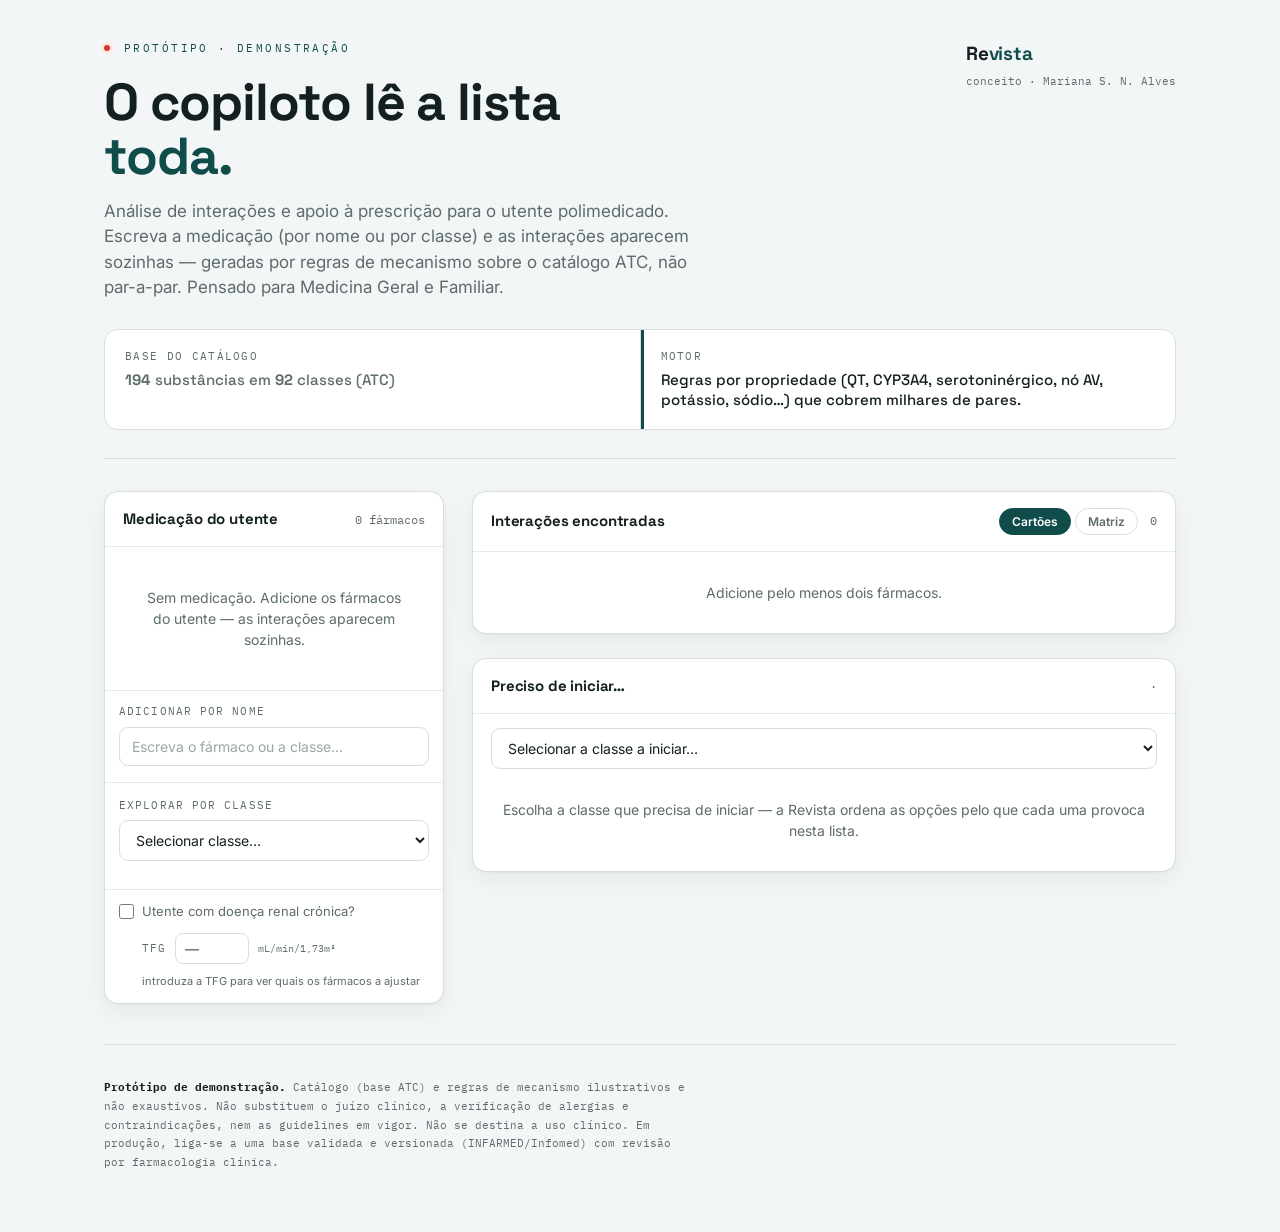
==== commit d7e3325f: "Corrigir ordem de inicializacao (site estava partido)" ====
--- a/index.html
+++ b/index.html
@@ -451,7 +451,8 @@
 }
 
 const startSel = $("#startSel");
-(function fillStart(){
+/* NOTA: só pode correr depois de DISPLAY_CLASSES existir — é chamada no fim do script. */
+function fillStart(){
   const byGroup = {};
   Object.keys(DISPLAY_CLASSES).forEach(l => (byGroup[DISPLAY_CLASSES[l].g] = byGroup[DISPLAY_CLASSES[l].g]||[]).push(l));
   let html = `<option value="">Selecionar a classe a iniciar…</option>`;
@@ -461,7 +462,7 @@
     html += `</optgroup>`;
   });
   startSel.innerHTML = html;
-})();
+}
 startSel.addEventListener("change", renderStart);
 
 const VERD = { preferir:"Preferir", cautela:"Cautela", evitar:"Evitar" };
@@ -657,6 +658,7 @@
   document.querySelectorAll(".rm").forEach(b => b.onclick = ()=>removeByAtc(b.dataset.a));
 }
 
+fillStart();   // depende de DISPLAY_CLASSES — tem de vir depois da secção "explorar por classe"
 render();
 </script>
 </body>
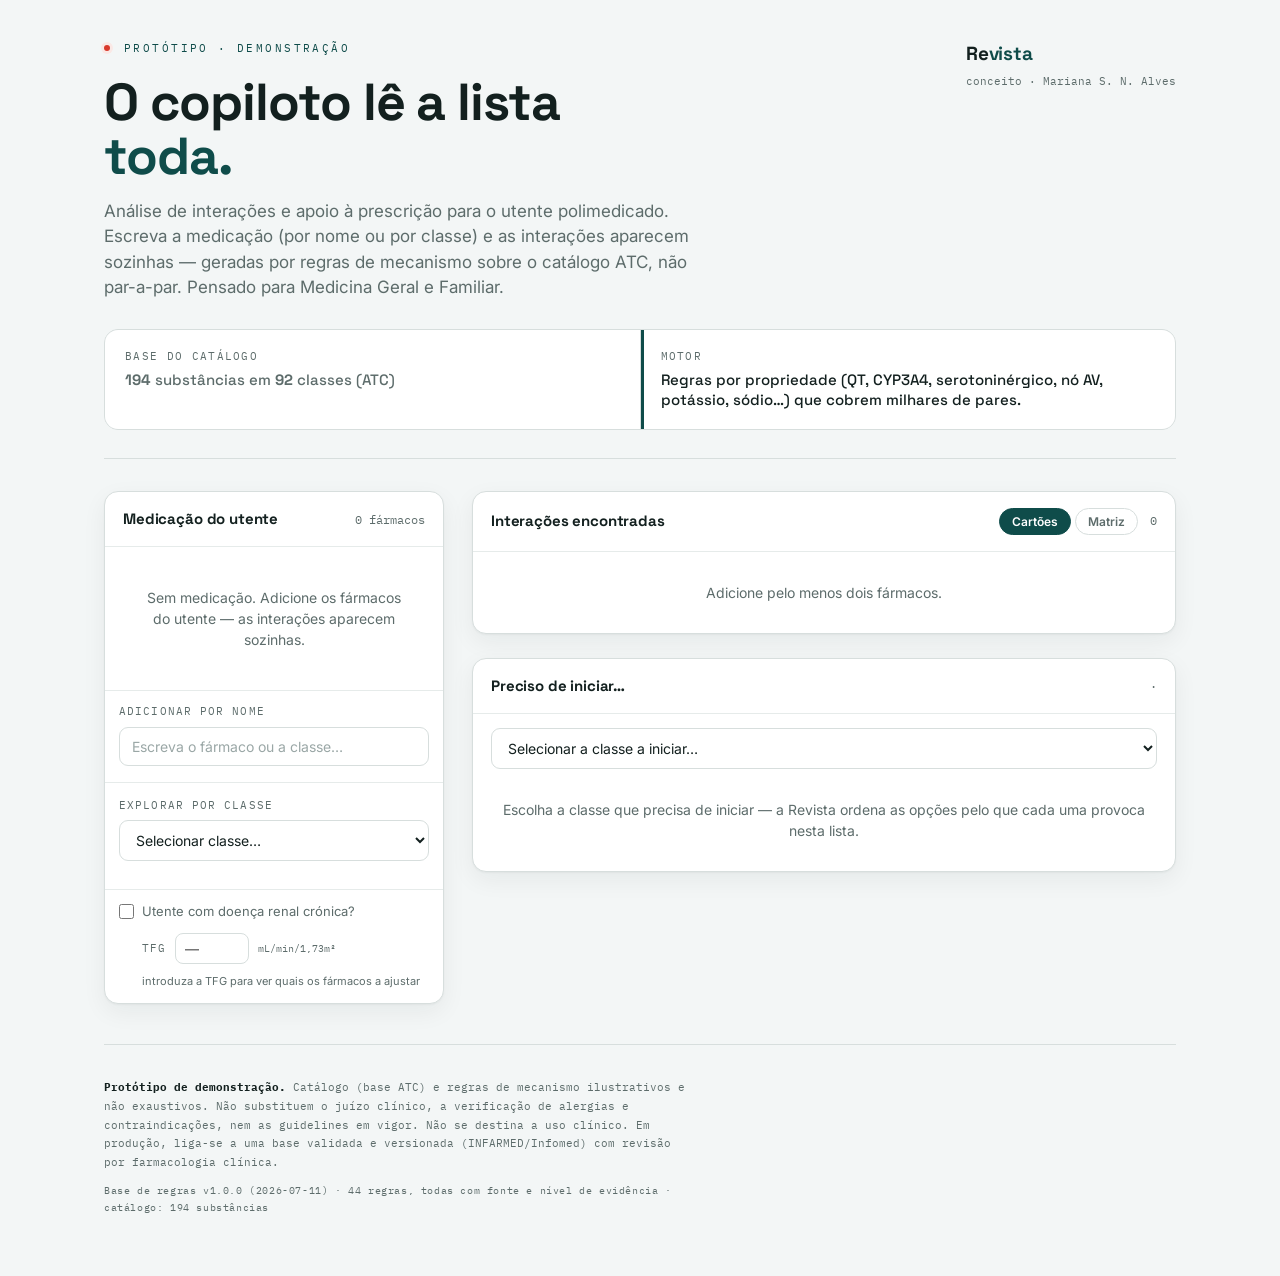
==== commit e99b6f8d: "Mostrar fonte e nivel de evidencia nos cartoes; carimbo da versao" ====
--- a/index.html
+++ b/index.html
@@ -69,6 +69,17 @@
   .newlist li{font-size:13px;color:var(--ink);line-height:1.45}
   .sevdots.major{color:var(--major)}.sevdots.moderate{color:var(--moderate)}.sevdots.minor{color:var(--minor)}
   .renalnote{margin-top:7px}
+  /* proveniência — fonte + nível de evidência, no próprio cartão */
+  .prov{display:flex;align-items:center;gap:8px;flex-wrap:wrap;margin:9px 0 0;
+    padding-top:8px;border-top:1px dashed var(--line-soft)}
+  .prov .ev{font-family:"IBM Plex Mono",monospace;font-size:9px;letter-spacing:.06em;
+    text-transform:uppercase;padding:2px 6px;border-radius:5px;font-weight:600}
+  .ev-consenso{color:var(--petrol);background:var(--petrol-soft);border:1px solid #cfe0dd}
+  .ev-provável{color:var(--moderate-text);background:var(--moderate-bg);border:1px solid var(--moderate-bd)}
+  .ev-incerto{color:var(--minor-text);background:var(--minor-bg);border:1px solid var(--minor-bd)}
+  .prov .src{font-family:"IBM Plex Mono",monospace;font-size:10px;color:var(--muted)}
+  .rbstamp{font-family:"IBM Plex Mono",monospace;font-size:10px;color:var(--muted);
+    letter-spacing:.06em;margin-top:10px;display:block}
 </style>
 </head>
 <body>
@@ -180,7 +191,8 @@
   </div>
 
   <footer>
-    <p class="disc"><b>Protótipo de demonstração.</b> Catálogo (base ATC) e regras de mecanismo ilustrativos e não exaustivos. Não substituem o juízo clínico, a verificação de alergias e contraindicações, nem as guidelines em vigor. Não se destina a uso clínico. Em produção, liga-se a uma base validada e versionada (INFARMED/Infomed) com revisão por farmacologia clínica.</p>
+    <p class="disc"><b>Protótipo de demonstração.</b> Catálogo (base ATC) e regras de mecanismo ilustrativos e não exaustivos. Não substituem o juízo clínico, a verificação de alergias e contraindicações, nem as guidelines em vigor. Não se destina a uso clínico. Em produção, liga-se a uma base validada e versionada (INFARMED/Infomed) com revisão por farmacologia clínica.
+    <span class="rbstamp" id="rbStamp">·</span></p>
   </footer>
 
 </div>
@@ -195,6 +207,11 @@
 $("#nSubs").textContent = INDEX.length;
 $("#nCls").textContent = CATALOG.length;
 
+/* carimbo da versão: qualquer decisão é rastreável à base de regras que a produziu */
+const nRegras = Object.keys(RULE_META).length;
+$("#rbStamp").textContent =
+  `Base de regras v${RULEBASE.version} (${RULEBASE.date}) · ${nRegras} regras, todas com fonte e nível de evidência · catálogo: ${INDEX.length} substâncias`;
+
 /* a página abre vazia — é o médico que preenche a medicação */
 let patient = [];
 
@@ -210,76 +227,76 @@
    Conteúdo clínico ilustrativo; a validar por farmacologia clínica. */
 const RENAL = {
   // Metabolismo
-  A10BA02:{lim:45, ci:30, txt:"Reduzir se TFG 30–45 (máx. 1000 mg/dia); contraindicada se TFG < 30. Suspender em doença aguda ou desidratação."},
-  A10BB09:{lim:30, txt:"Sulfonilureia preferida na DRC (metabolitos inativos). Precaução se TFG < 30 — usar a dose mínima eficaz."},
-  A10BB12:{lim:30, ci:30, txt:"Evitar se TFG < 30 — risco de hipoglicemia prolongada."},
-  A10BB01:{lim:60, ci:60, txt:"Evitar na doença renal crónica — metabolitos ativos, hipoglicemia grave e prolongada."},
-  A10BH01:{lim:45, txt:"Reduzir: 50 mg se TFG 30–45; 25 mg se TFG < 30."},
-  A10BH02:{lim:50, txt:"Reduzir para 50 mg/dia se TFG < 50."},
-  A10BH03:{lim:45, txt:"Reduzir para 2,5 mg/dia se TFG < 45."},
-  A10BK01:{lim:45, txt:"Distinguir a INDICAÇÃO: a eficácia glicémica cai com TFG < 45, mas a nefro/cardioproteção mantém-se até TFG ~20–25 (DAPA-CKD; KDIGO 2022) — não suspender por TFG baixa se a indicação for nefroproteção. Suspender em doença aguda (cetoacidose euglicémica)."},
-  A10BK03:{lim:45, txt:"Distinguir a INDICAÇÃO: a eficácia glicémica cai com TFG < 45, mas a nefro/cardioproteção mantém-se até TFG ~20–25 (EMPA-KIDNEY; KDIGO 2022) — não suspender por TFG baixa se a indicação for nefroproteção. Suspender em doença aguda (cetoacidose euglicémica)."},
-  A10BK02:{lim:45, txt:"Distinguir a INDICAÇÃO: a eficácia glicémica cai com TFG < 45, mas a nefro/cardioproteção mantém-se até TFG ~20–25 (CREDENCE; KDIGO 2022) — não suspender por TFG baixa se a indicação for nefroproteção. Suspender em doença aguda (cetoacidose euglicémica)."},
-  A10AE04:{lim:60, txt:"As necessidades de insulina descem com a TFG — titular pela glicemia e vigiar hipoglicemia (sem limiar fixo)."},
-  A10AB05:{lim:60, txt:"As necessidades de insulina descem com a TFG — titular pela glicemia e vigiar hipoglicemia (sem limiar fixo)."},
-  A10AB01:{lim:60, txt:"As necessidades de insulina descem com a TFG — titular pela glicemia e vigiar hipoglicemia (sem limiar fixo)."},
-  A02BA03:{lim:50, txt:"Reduzir a dose (~50 %) se TFG < 50."},
-  A03FA01:{lim:40, txt:"Reduzir a dose em 50 % se TFG < 40. A restrição dominante é a DURAÇÃO: máximo 5 dias (EMA 2013)."},
-  A07EC01:{lim:60, txt:"Precaução na insuficiência renal — vigiar função renal e assegurar hidratação."},
+  A10BA02:{lim:45, ci:30, txt:"Reduzir se TFG 30–45 (máx. 1000 mg/dia); contraindicada se TFG < 30. Suspender em doença aguda ou desidratação.", src:"FDA/EMA (relabel 2016)", ev:"consenso"},
+  A10BB09:{lim:30, txt:"Sulfonilureia preferida na DRC (metabolitos inativos). Precaução se TFG < 30 — usar a dose mínima eficaz.", src:"RCM; Renal Drug Handbook", ev:"consenso"},
+  A10BB12:{lim:30, ci:30, txt:"Evitar se TFG < 30 — risco de hipoglicemia prolongada.", src:"RCM; Renal Drug Handbook", ev:"consenso"},
+  A10BB01:{lim:60, ci:60, txt:"Evitar na doença renal crónica — metabolitos ativos, hipoglicemia grave e prolongada.", src:"RCM; STOPP", ev:"provável"},
+  A10BH01:{lim:45, txt:"Reduzir: 50 mg se TFG 30–45; 25 mg se TFG < 30.", src:"RCM; Renal Drug Handbook", ev:"consenso"},
+  A10BH02:{lim:50, txt:"Reduzir para 50 mg/dia se TFG < 50.", src:"RCM; Renal Drug Handbook", ev:"consenso"},
+  A10BH03:{lim:45, txt:"Reduzir para 2,5 mg/dia se TFG < 45.", src:"RCM; Renal Drug Handbook", ev:"consenso"},
+  A10BK01:{lim:45, txt:"Distinguir a INDICAÇÃO: a eficácia glicémica cai com TFG < 45, mas a nefro/cardioproteção mantém-se até TFG ~20–25 (DAPA-CKD; KDIGO 2022) — não suspender por TFG baixa se a indicação for nefroproteção. Suspender em doença aguda (cetoacidose euglicémica).", src:"DAPA-CKD; KDIGO 2022", ev:"consenso"},
+  A10BK03:{lim:45, txt:"Distinguir a INDICAÇÃO: a eficácia glicémica cai com TFG < 45, mas a nefro/cardioproteção mantém-se até TFG ~20–25 (EMPA-KIDNEY; KDIGO 2022) — não suspender por TFG baixa se a indicação for nefroproteção. Suspender em doença aguda (cetoacidose euglicémica).", src:"EMPA-KIDNEY; KDIGO 2022", ev:"consenso"},
+  A10BK02:{lim:45, txt:"Distinguir a INDICAÇÃO: a eficácia glicémica cai com TFG < 45, mas a nefro/cardioproteção mantém-se até TFG ~20–25 (CREDENCE; KDIGO 2022) — não suspender por TFG baixa se a indicação for nefroproteção. Suspender em doença aguda (cetoacidose euglicémica).", src:"CREDENCE; KDIGO 2022", ev:"consenso"},
+  A10AE04:{lim:60, txt:"As necessidades de insulina descem com a TFG — titular pela glicemia e vigiar hipoglicemia (sem limiar fixo).", src:"RCM", ev:"provável"},
+  A10AB05:{lim:60, txt:"As necessidades de insulina descem com a TFG — titular pela glicemia e vigiar hipoglicemia (sem limiar fixo).", src:"RCM", ev:"provável"},
+  A10AB01:{lim:60, txt:"As necessidades de insulina descem com a TFG — titular pela glicemia e vigiar hipoglicemia (sem limiar fixo).", src:"RCM", ev:"provável"},
+  A02BA03:{lim:50, txt:"Reduzir a dose (~50 %) se TFG < 50.", src:"RCM; Renal Drug Handbook", ev:"consenso"},
+  A03FA01:{lim:40, txt:"Reduzir a dose em 50 % se TFG < 40. A restrição dominante é a DURAÇÃO: máximo 5 dias (EMA 2013).", src:"EMA 2013; RCM", ev:"provável"},
+  A07EC01:{lim:60, txt:"Precaução na insuficiência renal — vigiar função renal e assegurar hidratação.", src:"RCM", ev:"incerto"},
   // Anticoagulantes e antiagregantes
-  B01AF02:{lim:30, ci:15, txt:"Reduzir para 2,5 mg 2×/dia se ≥ 2 de: idade ≥ 80, peso ≤ 60 kg, creatinina ≥ 1,5 mg/dL. Evitar se TFG < 15."},
-  B01AF01:{lim:50, ci:15, txt:"15 mg/dia se TFG 15–49 (FA). Evitar se TFG < 15."},
-  B01AF03:{lim:50, hi:95, ci:15, txt:"30 mg/dia se TFG 15–50. Evitar se TFG < 15 — e também se TFG > 95 (eficácia reduzida na FA; aviso FDA)."},
-  B01AE07:{lim:50, ci:30, txt:"Excreção renal ~80 % — reduzir se TFG 30–50; contraindicado se TFG < 30."},
-  B01AB05:{lim:30, txt:"Se TFG < 30: 1 mg/kg uma vez por dia (em vez de 2×/dia) — acumulação e risco hemorrágico."},
-  B01AB04:{lim:30, txt:"Acumula menos que a enoxaparina na DRC — preferível com TFG baixa; vigiar anti-Xa se TFG < 30."},
+  B01AF02:{lim:30, ci:15, txt:"Reduzir para 2,5 mg 2×/dia se ≥ 2 de: idade ≥ 80, peso ≤ 60 kg, creatinina ≥ 1,5 mg/dL. Evitar se TFG < 15.", src:"RCM; Renal Drug Handbook", ev:"consenso"},
+  B01AF01:{lim:50, ci:15, txt:"15 mg/dia se TFG 15–49 (FA). Evitar se TFG < 15.", src:"RCM; Renal Drug Handbook", ev:"consenso"},
+  B01AF03:{lim:50, hi:95, ci:15, txt:"30 mg/dia se TFG 15–50. Evitar se TFG < 15 — e também se TFG > 95 (eficácia reduzida na FA; aviso FDA).", src:"Aviso FDA (TFG > 95); RCM", ev:"consenso"},
+  B01AE07:{lim:50, ci:30, txt:"Excreção renal ~80 % — reduzir se TFG 30–50; contraindicado se TFG < 30.", src:"RCM; Renal Drug Handbook", ev:"consenso"},
+  B01AB05:{lim:30, txt:"Se TFG < 30: 1 mg/kg uma vez por dia (em vez de 2×/dia) — acumulação e risco hemorrágico.", src:"RCM; Renal Drug Handbook", ev:"consenso"},
+  B01AB04:{lim:30, txt:"Acumula menos que a enoxaparina na DRC — preferível com TFG baixa; vigiar anti-Xa se TFG < 30.", src:"RCM; Renal Drug Handbook", ev:"consenso"},
   // Cardiovascular
-  C01AA05:{lim:60, txt:"Manutenção 0,0625–0,125 mg/dia na DRC; alvo de digoxinemia 0,5–0,9 ng/mL. Vigiar níveis e função renal."},
-  C07AB03:{lim:35, txt:"Excreção renal — reduzir a dose se TFG < 35."},
-  C07AB07:{lim:20, txt:"Máximo 10 mg/dia se TFG < 20."},
-  C03AA03:{lim:30, txt:"Ineficaz como anti-hipertensor se TFG < 30 — preferir diurético de ansa."},
-  C03BA11:{lim:30, txt:"Ineficaz como anti-hipertensor se TFG < 30 — preferir diurético de ansa."},
-  C10AB05:{lim:60, ci:30, txt:"Reduzir se TFG < 60; evitar se TFG < 30 — acumula e aumenta o risco de miopatia."},
-  C03DA01:{lim:30, ci:30, txt:"Risco de hipercaliemia — evitar se TFG < 30; vigiar K⁺ apertadamente."},
-  C03DA04:{lim:30, ci:30, txt:"Risco de hipercaliemia — evitar se TFG < 30; vigiar K⁺."},
-  C10AA07:{lim:60, txt:"Máx. 20 mg/dia se TFG < 60; iniciar 5 mg e evitar doses altas se TFG < 30."},
+  C01AA05:{lim:60, txt:"Manutenção 0,0625–0,125 mg/dia na DRC; alvo de digoxinemia 0,5–0,9 ng/mL. Vigiar níveis e função renal.", src:"RCM; Renal Drug Handbook", ev:"consenso"},
+  C07AB03:{lim:35, txt:"Excreção renal — reduzir a dose se TFG < 35.", src:"RCM; Renal Drug Handbook", ev:"consenso"},
+  C07AB07:{lim:20, txt:"Máximo 10 mg/dia se TFG < 20.", src:"RCM; Renal Drug Handbook", ev:"consenso"},
+  C03AA03:{lim:30, txt:"Ineficaz como anti-hipertensor se TFG < 30 — preferir diurético de ansa.", src:"RCM; Renal Drug Handbook", ev:"consenso"},
+  C03BA11:{lim:30, txt:"Ineficaz como anti-hipertensor se TFG < 30 — preferir diurético de ansa.", src:"RCM; Renal Drug Handbook", ev:"consenso"},
+  C10AB05:{lim:60, ci:30, txt:"Reduzir se TFG < 60; evitar se TFG < 30 — acumula e aumenta o risco de miopatia.", src:"RCM; Renal Drug Handbook", ev:"consenso"},
+  C03DA01:{lim:30, ci:30, txt:"Risco de hipercaliemia — evitar se TFG < 30; vigiar K⁺ apertadamente.", src:"RCM; Renal Drug Handbook", ev:"consenso"},
+  C03DA04:{lim:30, ci:30, txt:"Risco de hipercaliemia — evitar se TFG < 30; vigiar K⁺.", src:"RCM; Renal Drug Handbook", ev:"consenso"},
+  C10AA07:{lim:60, txt:"Máx. 20 mg/dia se TFG < 60; iniciar 5 mg e evitar doses altas se TFG < 30.", src:"RCM; Renal Drug Handbook", ev:"consenso"},
   // Gota e imunossupressores
-  M04AA01:{lim:60, txt:"Iniciar 50–100 mg/dia e titular pela uricemia (alvo < 6 mg/dL), mesmo na DRC — a abordagem de «teto renal» está desatualizada (ACR 2020). Vigiar hipersensibilidade."},
-  M04AA03:{lim:30, txt:"Precaução se TFG < 30 — dados limitados."},
-  M04AC01:{lim:30, ci:30, txt:"Reduzir a dose; evitar se TFG < 30 — risco de toxicidade grave."},
-  L01BA01:{lim:60, ci:30, txt:"Contraindicado se TFG < 30; reduzir dose e vigiar toxicidade medular."},
-  L04AX01:{lim:30, txt:"Reduzir ~25 % se TFG < 30 — mas o determinante maior da toxicidade é o estado TPMT/NUDT15 e a co-prescrição de alopurinol/febuxostato, não a TFG."},
-  L01BB02:{lim:30, txt:"Reduzir ~25 % se TFG < 30 — mas o determinante maior da toxicidade é o estado TPMT/NUDT15 e a co-prescrição de alopurinol/febuxostato, não a TFG."},
+  M04AA01:{lim:60, txt:"Iniciar 50–100 mg/dia e titular pela uricemia (alvo < 6 mg/dL), mesmo na DRC — a abordagem de «teto renal» está desatualizada (ACR 2020). Vigiar hipersensibilidade.", src:"ACR 2020", ev:"consenso"},
+  M04AA03:{lim:30, txt:"Precaução se TFG < 30 — dados limitados.", src:"RCM; Renal Drug Handbook", ev:"consenso"},
+  M04AC01:{lim:30, ci:30, txt:"Reduzir a dose; evitar se TFG < 30 — risco de toxicidade grave.", src:"RCM; Renal Drug Handbook", ev:"consenso"},
+  L01BA01:{lim:60, ci:30, txt:"Contraindicado se TFG < 30; reduzir dose e vigiar toxicidade medular.", src:"RCM; Renal Drug Handbook", ev:"consenso"},
+  L04AX01:{lim:30, txt:"Reduzir ~25 % se TFG < 30 — mas o determinante maior da toxicidade é o estado TPMT/NUDT15 e a co-prescrição de alopurinol/febuxostato, não a TFG.", src:"RCM; Stockley's", ev:"incerto"},
+  L01BB02:{lim:30, txt:"Reduzir ~25 % se TFG < 30 — mas o determinante maior da toxicidade é o estado TPMT/NUDT15 e a co-prescrição de alopurinol/febuxostato, não a TFG.", src:"RCM; Stockley's", ev:"incerto"},
   // Neuro
-  N03AX12:{lim:60, txt:"Ajuste marcado à TFG — risco de sedação e mioclonias se não reduzida."},
-  N03AX16:{lim:60, txt:"Ajustar a dose à TFG."},
-  N03AX14:{lim:50, txt:"Ajustar a dose à TFG."},
-  N03AX11:{lim:70, txt:"Reduzir a dose em 50 % se TFG < 70 (reduzir, não suspender)."},
-  N05AN01:{lim:60, txt:"Excreção renal — vigiar litemia e função renal; evitar na DRC avançada."},
-  N02AA01:{lim:60, txt:"Metabolitos ativos acumulam-se — reduzir dose/aumentar intervalo; preferir alternativa se TFG < 30."},
-  N02AA05:{lim:30, txt:"Reduzir/espaçar apenas na DRC grave (TFG < 30) — acumula menos que a morfina."},
-  N02AX02:{lim:30, txt:"Aumentar o intervalo se TFG < 30 (máx. 200 mg/dia)."},
-  N06AX21:{lim:30, ci:30, txt:"Evitar se TFG < 30."},
-  N06AX16:{lim:30, txt:"Reduzir a dose em 25–50 % se TFG < 30."},
+  N03AX12:{lim:60, txt:"Ajuste marcado à TFG — risco de sedação e mioclonias se não reduzida.", src:"RCM; Renal Drug Handbook", ev:"consenso"},
+  N03AX16:{lim:60, txt:"Ajustar a dose à TFG.", src:"RCM; Renal Drug Handbook", ev:"consenso"},
+  N03AX14:{lim:50, txt:"Ajustar a dose à TFG.", src:"RCM; Renal Drug Handbook", ev:"consenso"},
+  N03AX11:{lim:70, txt:"Reduzir a dose em 50 % se TFG < 70 (reduzir, não suspender).", src:"RCM; Renal Drug Handbook", ev:"consenso"},
+  N05AN01:{lim:60, txt:"Excreção renal — vigiar litemia e função renal; evitar na DRC avançada.", src:"RCM; Renal Drug Handbook", ev:"consenso"},
+  N02AA01:{lim:60, txt:"Metabolitos ativos acumulam-se — reduzir dose/aumentar intervalo; preferir alternativa se TFG < 30.", src:"RCM; Renal Drug Handbook", ev:"consenso"},
+  N02AA05:{lim:30, txt:"Reduzir/espaçar apenas na DRC grave (TFG < 30) — acumula menos que a morfina.", src:"RCM; Stockley's", ev:"provável"},
+  N02AX02:{lim:30, txt:"Aumentar o intervalo se TFG < 30 (máx. 200 mg/dia).", src:"RCM; Renal Drug Handbook", ev:"consenso"},
+  N06AX21:{lim:30, ci:30, txt:"Evitar se TFG < 30.", src:"RCM; Renal Drug Handbook", ev:"consenso"},
+  N06AX16:{lim:30, txt:"Reduzir a dose em 25–50 % se TFG < 30.", src:"RCM; Renal Drug Handbook", ev:"consenso"},
   // Anti-infecciosos
-  J01XE01:{lim:45, ci:45, txt:"Contraindicada se TFG < 45 — ineficaz na urina e risco de neuropatia."},
-  J01MA02:{lim:30, txt:"Reduzir a dose se TFG < 30."},
-  J01MA12:{lim:50, txt:"Ajustar a dose se TFG < 50."},
-  J01MA06:{lim:30, txt:"Reduzir a dose se TFG < 30 — excreção renal. (A confirmar por farmacologia clínica.)"},
-  J01EE01:{lim:30, ci:15, txt:"Reduzir se TFG 15–30; evitar se TFG < 15. Risco de hipercaliemia."},
-  J01CA04:{lim:30, txt:"Ajustar a dose se TFG < 30."},
-  J01CR02:{lim:30, txt:"Ajustar a dose se TFG < 30."},
-  J01DC02:{lim:30, txt:"Ajustar a dose se TFG < 30."},
-  J01FA09:{lim:30, txt:"Reduzir a dose (~50 %) se TFG < 30."},
-  J02AC01:{lim:50, txt:"Reduzir a dose (~50 %) se TFG < 50."},
-  J05AB01:{lim:60, txt:"Ajustar dose/intervalo à TFG — risco de neurotoxicidade e nefrotoxicidade."},
-  J05AB11:{lim:60, txt:"Ajustar dose/intervalo à TFG — risco de neurotoxicidade."},
+  J01XE01:{lim:45, ci:45, txt:"Contraindicada se TFG < 45 — ineficaz na urina e risco de neuropatia.", src:"BNF; RCM", ev:"provável"},
+  J01MA02:{lim:30, txt:"Reduzir a dose se TFG < 30.", src:"RCM; Renal Drug Handbook", ev:"consenso"},
+  J01MA12:{lim:50, txt:"Ajustar a dose se TFG < 50.", src:"RCM; Renal Drug Handbook", ev:"consenso"},
+  J01MA06:{lim:30, txt:"Reduzir a dose se TFG < 30 — excreção renal. (A confirmar por farmacologia clínica.)", src:"RCM", ev:"incerto"},
+  J01EE01:{lim:30, ci:15, txt:"Reduzir se TFG 15–30; evitar se TFG < 15. Risco de hipercaliemia.", src:"RCM; Renal Drug Handbook", ev:"consenso"},
+  J01CA04:{lim:30, txt:"Ajustar a dose se TFG < 30.", src:"RCM; Renal Drug Handbook", ev:"consenso"},
+  J01CR02:{lim:30, txt:"Ajustar a dose se TFG < 30.", src:"RCM; Renal Drug Handbook", ev:"consenso"},
+  J01DC02:{lim:30, txt:"Ajustar a dose se TFG < 30.", src:"RCM; Renal Drug Handbook", ev:"consenso"},
+  J01FA09:{lim:30, txt:"Reduzir a dose (~50 %) se TFG < 30.", src:"RCM; Renal Drug Handbook", ev:"consenso"},
+  J02AC01:{lim:50, txt:"Reduzir a dose (~50 %) se TFG < 50.", src:"RCM; Renal Drug Handbook", ev:"consenso"},
+  J05AB01:{lim:60, txt:"Ajustar dose/intervalo à TFG — risco de neurotoxicidade e nefrotoxicidade.", src:"RCM; Renal Drug Handbook", ev:"consenso"},
+  J05AB11:{lim:60, txt:"Ajustar dose/intervalo à TFG — risco de neurotoxicidade.", src:"RCM; Renal Drug Handbook", ev:"consenso"},
   // Osso e alergia
-  M05BA04:{lim:35, ci:35, txt:"Contraindicado se TFG < 35."},
-  M05BA08:{lim:35, ci:35, txt:"Contraindicado se TFG < 35."},
-  R06AE07:{lim:50, txt:"Reduzir a dose se TFG < 50."},
-  R06AE09:{lim:50, txt:"Reduzir a dose se TFG < 50."},
-  R06AX26:{lim:60, txt:"Reduzir a dose na insuficiência renal."},
+  M05BA04:{lim:35, ci:35, txt:"Contraindicado se TFG < 35.", src:"RCM; Renal Drug Handbook", ev:"consenso"},
+  M05BA08:{lim:35, ci:35, txt:"Contraindicado se TFG < 35.", src:"RCM; Renal Drug Handbook", ev:"consenso"},
+  R06AE07:{lim:50, txt:"Reduzir a dose se TFG < 50.", src:"RCM; Renal Drug Handbook", ev:"consenso"},
+  R06AE09:{lim:50, txt:"Reduzir a dose se TFG < 50.", src:"RCM; Renal Drug Handbook", ev:"consenso"},
+  R06AX26:{lim:60, txt:"Reduzir a dose na insuficiência renal.", src:"RCM", ev:"incerto"},
 };
 /* ===== contexto do doente (SECUNDÁRIO) =====
    O produto é o cruzamento de interações. O rim é contexto: por omissão está
@@ -416,11 +433,13 @@
     (renalState(b) === "contra") - (renalState(a) === "contra"));
   ord.forEach(s => {
     const ci = renalState(s) === "contra";
+    const r  = RENAL[s.a];
     const card = document.createElement("div"); card.className = "fcard";
     card.innerHTML = `<div class="sevbar ${ci?"major":"moderate"}"></div><div class="fbody">
       <div class="ftop"><span class="pair">${s.d}</span>
         <span class="sevtag ${ci?"major":"moderate"}"><span class="sevdots" aria-hidden="true">${ci?"●●●":"●●"}</span>${ci?"Contraindicado":"Ajustar"}</span></div>
-      <p class="action"><b>Conduta:</b> ${RENAL[s.a].txt}</p></div>`;
+      <p class="action"><b>Conduta:</b> ${r.txt}</p>
+      <p class="prov"><span class="ev ev-${r.ev}">${r.ev}</span><span class="src">${r.src}</span></p></div>`;
     box.appendChild(card);
   });
 }
@@ -524,12 +543,18 @@
 const SEVDOTS = {major:"●●●",   moderate:"●●",       minor:"●"};
 const RANK    = {major:0, moderate:1, minor:2};
 
+/* níveis de evidência — a ferramenta diz o que sabe E o quanto sabe */
+const EV_LBL = { "consenso":"consenso", "provável":"provável", "incerto":"incerto" };
+
 function cardEl(f){
   const card = document.createElement("div"); card.className = "fcard";
   const pairHtml = f.b ? `${f.a}<em>+</em>${f.b}` : `${f.a}`;
+  // proveniência: a fonte e o nível de evidência viajam com o achado
+  const prov = f.src ? `<p class="prov"><span class="ev ev-${f.ev}">${EV_LBL[f.ev]||f.ev}</span>
+      <span class="src">${f.src}</span></p>` : "";
   card.innerHTML = `<div class="sevbar ${f.sev}"></div><div class="fbody">
     <div class="ftop"><span class="pair">${pairHtml}</span><span class="sevtag ${f.sev}"><span class="sevdots" aria-hidden="true">${SEVDOTS[f.sev]}</span>${SEVLBL[f.sev]}</span></div>
-    <p class="mech">${f.mech}</p><p class="action"><b>Conduta:</b> ${f.act}</p></div>`;
+    <p class="mech">${f.mech}</p><p class="action"><b>Conduta:</b> ${f.act}</p>${prov}</div>`;
   return card;
 }
 
